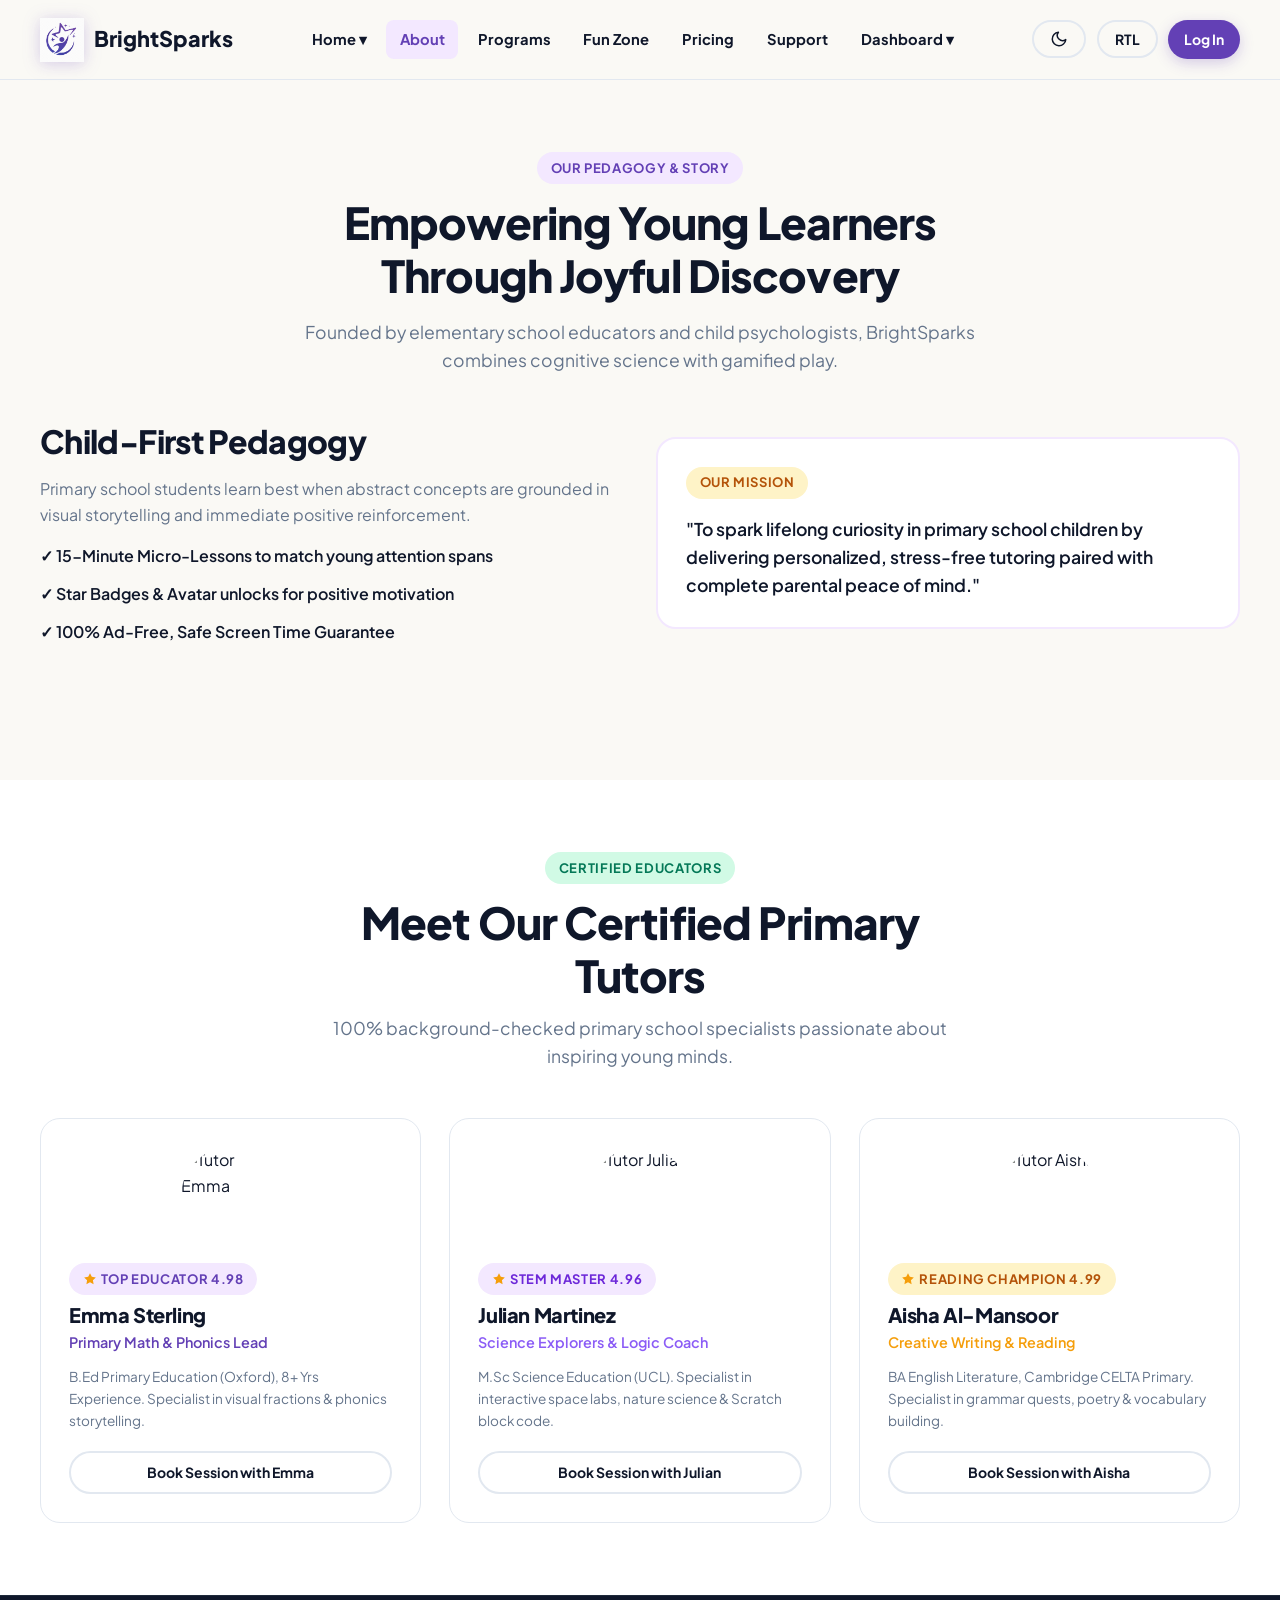
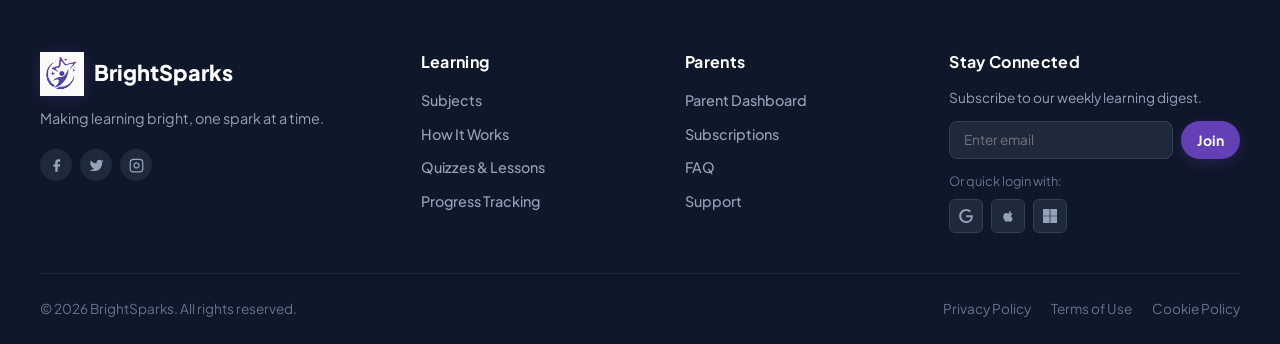
==== about.html @ aaa9e484 "initialcommit" ====
<!DOCTYPE html>
<html lang="en">

<head>
  <meta charset="UTF-8" />
  <meta name="viewport" content="width=device-width, initial-scale=1.0" />
  <title>About Us, Teachers & Student Showcase | BrightSparks</title>
  <meta name="description"
    content="Discover our child-first teaching pedagogy, background-checked Oxford and Cambridge tutors, and student project showcase." />

  <link rel="stylesheet" href="assets/css/style.css" />
  <link rel="stylesheet" href="assets/css/dark-mode.css" />
  <link rel="stylesheet" href="assets/css/rtl.css" />
</head>

<body>

  <!-- Site Header -->
  <header class="site-header">
    <div class="container flex items-center justify-between">
      <a href="index.html" class="nav-logo">
        <img src="assets/logo1.png" alt="BrightSparks Logo" class="logo-img" />
        <span>BrightSparks</span>
      </a>

      <nav class="nav-menu">
        <div class="nav-item">
          <a href="index.html" class="nav-link">Home ▾</a>
          <div class="dropdown-menu">
            <a href="index.html" class="dropdown-item">Home 1 (Playful)</a>
            <a href="home-2.html" class="dropdown-item">Home 2 (Academic)</a>
          </div>
        </div>

        <div class="nav-item">
          <a href="about.html" class="nav-link active">About</a>
        </div>

        <div class="nav-item">
          <a href="services.html" class="nav-link">Programs</a>
        </div>

        <div class="nav-item">
          <a href="fun.html" class="nav-link">Fun Zone</a>
        </div>

        <div class="nav-item">
          <a href="pricing-booking.html" class="nav-link">Pricing</a>
        </div>

        <div class="nav-item">
          <a href="support.html" class="nav-link">Support</a>
        </div>

        <div class="nav-item">
          <a href="dashboard.html" class="nav-link">Dashboard ▾</a>
          <div class="dropdown-menu">
            <a href="parentdashboard.html" class="dropdown-item">Parent</a>
            <a href="dashboard.html" class="dropdown-item">Admin</a>
          </div>
        </div>
      </nav>

      <div class="flex items-center" style="gap: 0.65rem;">
        <button class="theme-toggle-btn btn btn-outline btn-sm" title="Toggle Dark Mode"></button>
        <button class="btn btn-outline btn-sm" title="Toggle RTL">RTL</button>
        <a href="auth.html" class="btn btn-primary btn-sm">Log In</a>
        <button id="mobile-menu-open" class="mobile-menu-btn" title="Open Menu">
          <svg width="22" height="22" viewBox="0 0 24 24" fill="none" stroke="currentColor" stroke-width="2.5"
            stroke-linecap="round">
            <line x1="3" y1="12" x2="21" y2="12" />
            <line x1="3" y1="6" x2="21" y2="6" />
            <line x1="3" y1="18" x2="21" y2="18" />
          </svg>
        </button>
      </div>
    </div>
  </header>

  <main style="padding-top: 80px;">
    <!-- Section 1: Pedagogy & Story -->
    <section class="section-padding">
      <div class="container">
        <div class="section-header">
          <div class="badge badge-primary" style="margin-bottom: 0.75rem;">Our Pedagogy & Story</div>
          <h1 class="heading-lg">Empowering Young Learners Through Joyful Discovery</h1>
          <p style="font-size: 1.1rem; color: var(--text-muted); margin-top: 1rem;">
            Founded by elementary school educators and child psychologists, BrightSparks combines cognitive science with
            gamified play.
          </p>
        </div>

        <div class="grid-2" style="align-items: center; margin-bottom: 4rem;">
          <div>
            <h2 class="heading-md" style="margin-bottom: 1rem;">Child-First Pedagogy</h2>
            <p style="color: var(--text-muted); margin-bottom: 1rem;">
              Primary school students learn best when abstract concepts are grounded in visual storytelling and
              immediate positive reinforcement.
            </p>
            <ul style="display: flex; flex-direction: column; gap: 0.75rem; font-weight: 600;">
              <li>✓ 15-Minute Micro-Lessons to match young attention spans</li>
              <li>✓ Star Badges & Avatar unlocks for positive motivation</li>
              <li>✓ 100% Ad-Free, Safe Screen Time Guarantee</li>
            </ul>
          </div>
          <div class="card" style="border: 2px solid var(--primary-light);">
            <div class="badge badge-amber" style="margin-bottom: 1rem;">Our Mission</div>
            <p style="font-size: 1.1rem; font-weight: 600; color: var(--text-main);">
              "To spark lifelong curiosity in primary school children by delivering personalized, stress-free tutoring
              paired with complete parental peace of mind."
            </p>
          </div>
        </div>
      </div>
    </section>

    <!-- Section 2: Meet Our Certified Teachers -->
    <section class="section-padding" style="background: var(--bg-surface);">
      <div class="container">
        <div class="section-header">
          <div class="badge badge-emerald" style="margin-bottom: 0.75rem;">Certified Educators</div>
          <h2 class="heading-lg">Meet Our Certified Primary Tutors</h2>
          <p style="font-size: 1.1rem; color: var(--text-muted); margin-top: 0.75rem;">
            100% background-checked primary school specialists passionate about inspiring young minds.
          </p>
        </div>

        <div class="grid-3">
          <div class="card card-hover text-center">
            <img src="https://images.unsplash.com/photo-1573496359142-b8d87734a5a2?w=200&auto=format&fit=crop&q=80"
              alt="Tutor Emma"
              style="width: 100px; height: 100px; border-radius: 50%; margin: 0 auto 1rem; object-fit: cover;" />
            <div class="badge badge-primary flex justify-center items-center"
              style="gap: 0.25rem; margin-bottom: 0.5rem;">
              <svg width="14" height="14" viewBox="0 0 24 24" fill="#F59E0B">
                <path
                  d="M12 2l3.09 6.26L22 9.27l-5 4.87 1.18 6.88L12 17.77l-6.18 3.25L7 14.14 2 9.27l6.91-1.01L12 2z" />
              </svg>
              <span>Top Educator 4.98</span>
            </div>
            <h3 class="heading-sm" style="margin-bottom: 0.25rem;">Emma Sterling</h3>
            <p style="color: var(--primary); font-weight: 600; font-size: 0.9rem; margin-bottom: 0.75rem;">Primary Math
              & Phonics Lead</p>
            <p style="color: var(--text-muted); font-size: 0.85rem; margin-bottom: 1.25rem;">B.Ed Primary Education
              (Oxford), 8+ Yrs Experience. Specialist in visual fractions & phonics storytelling.</p>
            <a href="pricing-booking.html" class="btn btn-outline btn-sm" style="width: 100%;">Book Session with
              Emma</a>
          </div>

          <div class="card card-hover text-center">
            <img src="https://images.unsplash.com/photo-1534528741775-53994a69daeb?w=200&auto=format&fit=crop&q=80"
              alt="Tutor Julian"
              style="width: 100px; height: 100px; border-radius: 50%; margin: 0 auto 1rem; object-fit: cover;" />
            <div class="badge badge-purple flex justify-center items-center"
              style="gap: 0.25rem; margin-bottom: 0.5rem;">
              <svg width="14" height="14" viewBox="0 0 24 24" fill="#F59E0B">
                <path
                  d="M12 2l3.09 6.26L22 9.27l-5 4.87 1.18 6.88L12 17.77l-6.18 3.25L7 14.14 2 9.27l6.91-1.01L12 2z" />
              </svg>
              <span>STEM Master 4.96</span>
            </div>
            <h3 class="heading-sm" style="margin-bottom: 0.25rem;">Julian Martinez</h3>
            <p style="color: var(--accent-purple); font-weight: 600; font-size: 0.9rem; margin-bottom: 0.75rem;">Science
              Explorers & Logic Coach</p>
            <p style="color: var(--text-muted); font-size: 0.85rem; margin-bottom: 1.25rem;">M.Sc Science Education
              (UCL). Specialist in interactive space labs, nature science & Scratch block code.</p>
            <a href="pricing-booking.html" class="btn btn-outline btn-sm" style="width: 100%;">Book Session with
              Julian</a>
          </div>

          <div class="card card-hover text-center">
            <img src="https://images.unsplash.com/photo-1580489944761-15a19d654956?w=200&auto=format&fit=crop&q=80"
              alt="Tutor Aisha"
              style="width: 100px; height: 100px; border-radius: 50%; margin: 0 auto 1rem; object-fit: cover;" />
            <div class="badge badge-amber flex justify-center items-center"
              style="gap: 0.25rem; margin-bottom: 0.5rem;">
              <svg width="14" height="14" viewBox="0 0 24 24" fill="#F59E0B">
                <path
                  d="M12 2l3.09 6.26L22 9.27l-5 4.87 1.18 6.88L12 17.77l-6.18 3.25L7 14.14 2 9.27l6.91-1.01L12 2z" />
              </svg>
              <span>Reading Champion 4.99</span>
            </div>
            <h3 class="heading-sm" style="margin-bottom: 0.25rem;">Aisha Al-Mansoor</h3>
            <p style="color: var(--accent-amber); font-weight: 600; font-size: 0.9rem; margin-bottom: 0.75rem;">Creative
              Writing & Reading</p>
            <p style="color: var(--text-muted); font-size: 0.85rem; margin-bottom: 1.25rem;">BA English Literature,
              Cambridge CELTA Primary. Specialist in grammar quests, poetry & vocabulary building.</p>
            <a href="pricing-booking.html" class="btn btn-outline btn-sm" style="width: 100%;">Book Session with
              Aisha</a>
          </div>
        </div>
      </div>
    </section>
  </main>

  <!-- User Recommended Site Footer -->
  <footer class="site-footer">
    <div class="container">
      <div class="footer-grid">
        <!-- 1. Brand Area -->
        <div class="footer-brand">
          <a href="index.html" class="nav-logo" style="color: #fff;">
            <img src="assets/logo1.png" alt="BrightSparks Logo" class="logo-img" />
            <span>BrightSparks</span>
          </a>
          <p class="footer-tagline">Making learning bright, one spark at a time.</p>
          <div class="social-pills">
            <a href="javascript:void(0)" class="social-pill" title="Facebook">
              <svg width="15" height="15" viewBox="0 0 24 24" fill="currentColor">
                <path d="M18 2h-3a5 5 0 0 0-5 5v3H7v4h3v8h4v-8h3l1-4h-4V7a1 1 0 0 1 1-1h3z" />
              </svg>
            </a>
            <a href="javascript:void(0)" class="social-pill" title="Twitter / X">
              <svg width="15" height="15" viewBox="0 0 24 24" fill="currentColor">
                <path
                  d="M23 3a10.9 10.9 0 0 1-3.14 1.53 4.48 4.48 0 0 0-7.86 3v1A10.66 10.66 0 0 1 3 4s-4 9 5 13a11.64 11.64 0 0 1-7 2c9 5 20 0 20-11.5a4.5 4.5 0 0 0-.08-.83A7.72 7.72 0 0 0 23 3z" />
              </svg>
            </a>
            <a href="javascript:void(0)" class="social-pill" title="Instagram">
              <svg width="15" height="15" viewBox="0 0 24 24" fill="none" stroke="currentColor" stroke-width="2">
                <rect x="2" y="2" width="20" height="20" rx="5" ry="5" />
                <path d="M16 11.37A4 4 0 1 1 12.63 8 4 4 0 0 1 16 11.37z" />
                <line x1="17.5" y1="6.5" x2="17.51" y2="6.5" />
              </svg>
            </a>
          </div>
        </div>

        <!-- 2. Learning -->
        <div>
          <h4 class="footer-title">Learning</h4>
          <ul class="footer-links">
            <li><a href="services.html">Subjects</a></li>
            <li><a href="index.html#how-it-works">How It Works</a></li>
            <li><a href="dashboard.html">Quizzes & Lessons</a></li>
            <li><a href="parentdashboard.html">Progress Tracking</a></li>
          </ul>
        </div>

        <!-- 3. Parents -->
        <div>
          <h4 class="footer-title">Parents</h4>
          <ul class="footer-links">
            <li><a href="parentdashboard.html">Parent Dashboard</a></li>
            <li><a href="pricing-booking.html">Subscriptions</a></li>
            <li><a href="support.html#faq">FAQ</a></li>
            <li><a href="support.html">Support</a></li>
          </ul>
        </div>

        <!-- 4. Newsletter & Social Logins -->
        <div>
          <h4 class="footer-title">Stay Connected</h4>
          <p style="font-size: 0.85rem; color: #94A3B8; margin-bottom: 0.75rem;">
            Subscribe to our weekly learning digest.
          </p>
          <form class="footer-newsletter"
            onsubmit="event.preventDefault(); showToast('Subscribed to weekly digest!'); this.reset();">
            <div class="flex" style="gap: 0.5rem; margin-bottom: 0.75rem;">
              <input type="email" required placeholder="Enter email" style="margin-bottom: 0;" />
              <button type="submit" class="btn btn-primary btn-sm flex items-center justify-center"
                style="white-space: nowrap;">
                <span>Join</span>
              </button>
            </div>
          </form>
          <div style="font-size: 0.8rem; color: #64748B; margin-bottom: 0.5rem;">Or quick login with:</div>
          <div class="flex" style="gap: 0.5rem;">
            <a href="auth.html" class="social-login-btn" title="Sign in with Google">
              <svg width="14" height="14" viewBox="0 0 24 24" fill="currentColor">
                <path
                  d="M12.48 10.92v3.28h7.84c-.24 1.84-.853 3.187-1.787 4.133-1.147 1.147-2.933 2.4-6.053 2.4-4.827 0-8.6-3.893-8.6-8.72s3.773-8.72 8.6-8.72c2.6 0 4.507 1.027 5.907 2.347l2.307-2.307C18.747 1.44 16.133 0 12.48 0 5.867 0 .307 5.387.307 12s5.56 12 12.173 12c3.573 0 6.267-1.173 8.373-3.36 2.16-2.16 2.84-5.213 2.84-7.667 0-.76-.053-1.467-.173-2.053H12.48z" />
              </svg>
            </a>
            <a href="auth.html" class="social-login-btn" title="Sign in with Apple">
              <svg width="14" height="14" viewBox="0 0 24 24" fill="currentColor">
                <path
                  d="M18.71 19.5c-.83 1.24-1.71 2.45-3.05 2.47-1.34.03-1.77-.79-3.29-.79-1.53 0-2 .77-3.27.82-1.31.05-2.3-1.32-3.14-2.53C4.25 17 2.94 12.45 4.7 9.39c.87-1.52 2.43-2.48 4.12-2.51 1.28-.02 2.5.87 3.29.87.78 0 2.26-1.07 3.81-.91.65.03 2.47.26 3.64 1.98-.09.06-2.17 1.28-2.15 3.81.03 3.02 2.65 4.03 2.68 4.04-.03.07-.42 1.44-1.38 2.83M15.97 6.37c.66-.8 1.11-1.92.99-3.04-.96.04-2.12.64-2.8 1.44-.61.71-1.14 1.86-1 2.98 1.07.08 2.15-.58 2.81-1.38z" />
              </svg>
            </a>
            <a href="auth.html" class="social-login-btn" title="Sign in with Microsoft">
              <svg width="14" height="14" viewBox="0 0 24 24" fill="currentColor">
                <path
                  d="M11.4 24H0V12.6h11.4V24zM24 24H12.6V12.6H24V24zM11.4 11.4H0V0h11.4v11.4zM24 11.4H12.6V0H24v11.4z" />
              </svg>
            </a>
          </div>
        </div>
      </div>

      <!-- Bottom Bar -->
      <div class="footer-bottom">
        <div>© 2026 BrightSparks. All rights reserved.</div>
        <div class="flex" style="gap: 1.25rem;">
          <a href="support.html">Privacy Policy</a>
          <a href="support.html">Terms of Use</a>
          <a href="support.html">Cookie Policy</a>
        </div>
      </div>
    </div>
  </footer>

  <script src="assets/js/main.js"></script>
</body>

</html>
---- assets/css/style.css ----
/* ==========================================================================
   BrightSparks Tutoring - Main Stylesheet (Vanilla CSS)
   ========================================================================== */

@import url('https://fonts.googleapis.com/css2?family=Plus+Jakarta+Sans:ital,wght@0,300;0,400;0,500;0,600;0,700;0,800;1,400;1,600&display=swap');

/* --- Root & Design Tokens --- */
:root {
  --font-main: 'Plus Jakarta Sans', -apple-system, BlinkMacSystemFont, sans-serif;

  /* Brand Palette - Matched to logo1.png Purple Accent */
  --primary: #6340B5;
  --primary-hover: #52339C;
  --primary-light: #F3E8FF;
  --primary-glow: rgba(99, 64, 181, 0.25);

  --secondary: #06B6D4;
  --secondary-hover: #0891B2;
  --secondary-light: #ECFEFF;

  --accent-amber: #F59E0B;
  --accent-amber-light: #FEF3C7;

  --accent-emerald: #10B981;
  --accent-emerald-light: #D1FAE5;

  --accent-purple: #8B5CF6;
  --accent-purple-light: #F3E8FF;

  --accent-pink: #EC4899;
  --accent-pink-light: #FCE7F3;

  /* Surfaces & Neutral Backgrounds */
  --bg-page: #FAF9F5;
  --bg-surface: #FFFFFF;
  --bg-surface-elevated: #FFFFFF;
  --bg-muted: #F1F5F9;

  /* Typography & Borders */
  --text-main: #0F172A;
  --text-muted: #64748B;
  --text-light: #94A3B8;
  --border-color: #E2E8F0;
  --border-light: #F1F5F9;

  /* Shadows */
  --shadow-sm: 0 1px 3px rgba(0, 0, 0, 0.05);
  --shadow-md: 0 4px 12px -2px rgba(15, 23, 42, 0.08);
  --shadow-lg: 0 12px 32px -4px rgba(15, 23, 42, 0.12);
  --shadow-xl: 0 20px 48px -8px rgba(15, 23, 42, 0.18);

  /* Radius & Spacing */
  --radius-sm: 8px;
  --radius-md: 14px;
  --radius-lg: 20px;
  --radius-full: 9999px;

  /* Transitions */
  --transition-fast: all 0.15s ease;
  --transition-normal: all 0.25s cubic-bezier(0.4, 0, 0.2, 1);
  --transition-bounce: all 0.35s cubic-bezier(0.34, 1.56, 0.64, 1);
}

/* --- Base & Reset --- */
*,
*::before,
*::after {
  box-sizing: border-box;
  margin: 0;
  padding: 0;
}

html {
  font-family: var(--font-main);
  scroll-behavior: smooth;
  font-size: 16px;
  -webkit-font-smoothing: antialiased;
}

body {
  background-color: var(--bg-page);
  color: var(--text-main);
  line-height: 1.6;
  min-height: 100vh;
  display: flex;
  flex-direction: column;
}

main {
  flex: 1;
}

a {
  color: inherit;
  text-decoration: none;
  transition: var(--transition-fast);
}

img {
  max-width: 100%;
  height: auto;
  display: block;
}

button,
input,
select,
textarea {
  font-family: inherit;
  font-size: inherit;
}

button {
  cursor: pointer;
  border: none;
  background: none;
}

ul,
ol {
  list-style: none;
}

/* --- Container & Grid --- */
.container {
  width: 100%;
  max-width: 1240px;
  margin-left: auto;
  margin-right: auto;
  padding-left: 1.25rem;
  padding-right: 1.25rem;
}

/* --- Layout Utility Classes --- */
.flex {
  display: flex;
}

.flex-col {
  flex-direction: column;
}

.items-center {
  align-items: center;
}

.justify-between {
  justify-content: space-between;
}

.justify-center {
  justify-content: center;
}

.grid {
  display: grid;
}

.hidden {
  display: none !important;
}

/* --- Typography --- */
h1,
h2,
h3,
h4,
h5,
h6 {
  font-weight: 800;
  line-height: 1.2;
  color: var(--text-main);
  letter-spacing: -0.02em;
}

.heading-xl {
  font-size: clamp(2.25rem, 5vw, 3.75rem);
}

.heading-lg {
  font-size: clamp(1.75rem, 3.5vw, 2.75rem);
}

.heading-md {
  font-size: clamp(1.35rem, 2.5vw, 2rem);
}

.heading-sm {
  font-size: 1.25rem;
}

.text-gradient-primary {
  background: linear-gradient(135deg, #4F46E5 0%, #06B6D4 100%);
  -webkit-background-clip: text;
  background-clip: text;
  -webkit-text-fill-color: transparent;
}

.text-gradient-amber {
  background: linear-gradient(135deg, #F59E0B 0%, #EC4899 100%);
  -webkit-background-clip: text;
  background-clip: text;
  -webkit-text-fill-color: transparent;
}

/* --- Buttons --- */
.btn {
  display: inline-flex;
  align-items: center;
  justify-content: center;
  gap: 0.5rem;
  padding: 0.75rem 1.5rem;
  font-weight: 700;
  border-radius: var(--radius-full);
  transition: var(--transition-bounce);
  white-space: nowrap;
  user-select: none;
}

.btn-primary {
  background-color: var(--primary);
  color: #ffffff;
  box-shadow: 0 4px 14px var(--primary-glow);
}

.btn-primary:hover {
  background-color: var(--primary-hover);
  transform: translateY(-2px);
  box-shadow: 0 6px 20px var(--primary-glow);
}

.btn-secondary {
  background-color: var(--secondary);
  color: #ffffff;
  box-shadow: 0 4px 14px rgba(6, 182, 212, 0.25);
}

.btn-secondary:hover {
  background-color: var(--secondary-hover);
  transform: translateY(-2px);
}

.btn-amber {
  background-color: var(--accent-amber);
  color: #ffffff;
  box-shadow: 0 4px 14px rgba(245, 158, 11, 0.3);
}

.btn-amber:hover {
  background-color: #D97706;
  transform: translateY(-2px);
}

.btn-outline {
  background-color: transparent;
  border: 2px solid var(--border-color);
  color: var(--text-main);
}

.btn-outline:hover {
  border-color: var(--primary);
  color: var(--primary);
  background-color: var(--primary-light);
}

.btn-sm {
  padding: 0.5rem 1rem;
  font-size: 0.875rem;
}

.btn-lg {
  padding: 0.9rem 2rem;
  font-size: 1.1rem;
}

/* --- Badges & Pills --- */
.badge {
  display: inline-flex;
  align-items: center;
  gap: 0.35rem;
  padding: 0.35rem 0.85rem;
  border-radius: var(--radius-full);
  font-size: 0.8125rem;
  font-weight: 700;
  text-transform: uppercase;
  letter-spacing: 0.05em;
}

.badge-primary {
  background: var(--primary-light);
  color: var(--primary);
}

.badge-amber {
  background: var(--accent-amber-light);
  color: #B45309;
}

.badge-emerald {
  background: var(--accent-emerald-light);
  color: #047857;
}

.badge-purple {
  background: var(--accent-purple-light);
  color: #6D28D9;
}

/* --- Cards --- */
.card {
  background-color: var(--bg-surface);
  border-radius: var(--radius-lg);
  border: 1px solid var(--border-color);
  padding: 1.75rem;
  transition: var(--transition-bounce);
}

.card-hover:hover {
  transform: translateY(-4px);
  box-shadow: var(--shadow-lg);
  border-color: rgba(79, 70, 229, 0.3);
}

/* --- Header & Navigation --- */
.site-header {
  position: fixed;
  top: 0;
  left: 0;
  right: 0;
  z-index: 100;
  background-color: rgba(250, 249, 245, 0.92);
  backdrop-filter: blur(12px);
  border-bottom: 1px solid var(--border-color);
  height: 80px;
  display: flex;
  align-items: center;
  transition: var(--transition-normal);
}

.nav-logo {
  display: flex;
  align-items: center;
  gap: 0.65rem;
  font-size: 1.35rem;
  font-weight: 800;
  color: var(--text-main);
  text-decoration: none;
}

.logo-img {
  height: 44px;
  width: auto;
  object-fit: contain;
  filter: drop-shadow(0 2px 8px rgba(99, 64, 181, 0.25));
  transition: var(--transition-fast);
}

.nav-logo:hover .logo-img {
  transform: scale(1.05) rotate(-3deg);
}

.nav-menu {
  display: flex;
  align-items: center;
  gap: 0.35rem;
  flex-wrap: nowrap;
}

.nav-item {
  position: relative;
  white-space: nowrap;
}

.nav-link {
  display: flex;
  align-items: center;
  gap: 0.25rem;
  padding: 0.5rem 0.85rem;
  font-weight: 700;
  font-size: 0.92rem;
  color: var(--text-main);
  border-radius: var(--radius-sm);
  transition: var(--transition-fast);
  white-space: nowrap;
}

.nav-link:hover,
.nav-link.active {
  color: var(--primary);
  background-color: var(--primary-light);
}

/* Dropdown Menu */
.dropdown-menu {
  position: absolute;
  top: 100%;
  left: 0;
  min-width: max-content;
  width: max-content;
  background-color: var(--bg-surface);
  border: 1px solid var(--border-color);
  border-radius: var(--radius-md);
  box-shadow: var(--shadow-xl);
  padding: 0.4rem;
  opacity: 0;
  visibility: hidden;
  transform: translateY(8px);
  transition: var(--transition-fast);
  z-index: 110;
}

.nav-item:hover .dropdown-menu,
.nav-item.open .dropdown-menu {
  opacity: 1;
  visibility: visible;
  transform: translateY(0);
}

.dropdown-item {
  display: flex;
  align-items: center;
  gap: 0.5rem;
  padding: 0.55rem 0.85rem;
  white-space: nowrap;
  font-weight: 600;
  font-size: 0.9rem;
  color: var(--text-main);
  border-radius: var(--radius-sm);
  transition: var(--transition-fast);
}

.dropdown-item:hover {
  background-color: var(--primary-light);
  color: var(--primary);
}

.dropdown-item-desc {
  display: block;
  font-size: 0.78rem;
  color: var(--text-muted);
  font-weight: 400;
}

/* Mobile Toggle */
.mobile-menu-btn {
  display: none;
  font-size: 1.5rem;
  color: var(--text-main);
  padding: 0.5rem;
}

.mobile-drawer {
  position: fixed;
  top: 0;
  right: -320px;
  width: 300px;
  height: 100vh;
  background-color: var(--bg-surface);
  z-index: 200;
  box-shadow: var(--shadow-xl);
  padding: 1.5rem;
  transition: var(--transition-normal);
  overflow-y: auto;
}

.mobile-drawer.open {
  right: 0;
}

.drawer-overlay {
  position: fixed;
  inset: 0;
  background-color: rgba(15, 23, 42, 0.5);
  z-index: 190;
  opacity: 0;
  visibility: hidden;
  transition: var(--transition-fast);
}

.drawer-overlay.open {
  opacity: 1;
  visibility: visible;
}

/* --- Hero Section --- */
.hero-section {
  padding: 5rem 0 4rem;
  position: relative;
  overflow: hidden;
}

.hero-grid {
  display: grid;
  grid-template-columns: 1fr 1fr;
  gap: 3rem;
  align-items: center;
}

.hero-badge-pill {
  display: inline-flex;
  align-items: center;
  gap: 0.5rem;
  padding: 0.5rem 1.1rem;
  background: var(--primary-light);
  color: var(--primary);
  border-radius: var(--radius-full);
  font-size: 0.875rem;
  font-weight: 700;
  margin-bottom: 1.25rem;
}

.hero-stats {
  display: flex;
  gap: 2rem;
  margin-top: 2rem;
  padding-top: 1.5rem;
  border-top: 1px solid var(--border-color);
}

.stat-number {
  font-size: 1.8rem;
  font-weight: 800;
  color: var(--text-main);
}

.stat-label {
  font-size: 0.85rem;
  color: var(--text-muted);
}

/* --- Feature Grid --- */
.section-padding {
  padding: 4.5rem 0;
}

.section-header {
  text-align: center;
  max-width: 680px;
  margin: 0 auto 3rem;
}

.grid-3 {
  display: grid;
  grid-template-columns: repeat(3, 1fr);
  gap: 1.75rem;
}

.grid-4 {
  display: grid;
  grid-template-columns: repeat(4, 1fr);
  gap: 1.5rem;
}

.grid-2 {
  display: grid;
  grid-template-columns: repeat(2, 1fr);
  gap: 2rem;
}

/* --- Subject Card --- */
.subject-card {
  position: relative;
  overflow: hidden;
  border-radius: var(--radius-lg);
  background-color: var(--bg-surface);
  border: 1px solid var(--border-color);
  padding: 1.75rem;
  display: flex;
  flex-direction: column;
  justify-content: space-between;
  transition: var(--transition-bounce);
}

.subject-card:hover {
  transform: translateY(-6px);
  box-shadow: var(--shadow-xl);
}

.subject-icon-box {
  width: 56px;
  height: 56px;
  border-radius: 18px;
  display: flex;
  align-items: center;
  justify-content: center;
  font-size: 1.6rem;
  margin-bottom: 1.25rem;
}

/* --- Interactive Quiz Widget --- */
.quiz-box {
  background: var(--bg-surface);
  border-radius: var(--radius-lg);
  border: 2px solid var(--border-color);
  padding: 2rem;
  box-shadow: var(--shadow-lg);
}

.quiz-option-btn {
  width: 100%;
  padding: 1rem 1.25rem;
  margin-top: 0.75rem;
  border: 2px solid var(--border-color);
  border-radius: var(--radius-md);
  background: var(--bg-surface);
  text-align: left;
  font-weight: 600;
  display: flex;
  align-items: center;
  justify-content: space-between;
  transition: var(--transition-fast);
}

.quiz-option-btn:hover {
  border-color: var(--primary);
  background: var(--primary-light);
}

.quiz-option-btn.selected-correct {
  border-color: var(--accent-emerald);
  background: var(--accent-emerald-light);
  color: #065F46;
}

.quiz-option-btn.selected-wrong {
  border-color: #EF4444;
  background: #FEE2E2;
  color: #991B1B;
}

/* --- Modal Popup --- */
.modal-backdrop {
  position: fixed;
  inset: 0;
  background-color: rgba(15, 23, 42, 0.65);
  backdrop-filter: blur(4px);
  z-index: 300;
  display: flex;
  align-items: center;
  justify-content: center;
  padding: 1.5rem;
  opacity: 0;
  visibility: hidden;
  transition: var(--transition-fast);
}

.modal-backdrop.active {
  opacity: 1;
  visibility: visible;
}

.modal-content {
  background: var(--bg-surface);
  border-radius: var(--radius-lg);
  max-width: 640px;
  width: 100%;
  max-height: 90vh;
  overflow-y: auto;
  padding: 2rem;
  box-shadow: var(--shadow-xl);
  transform: scale(0.95);
  transition: var(--transition-bounce);
}

.modal-backdrop.active .modal-content {
  transform: scale(1);
}

/* --- Toast Notifications --- */
.toast-container {
  position: fixed;
  bottom: 1.5rem;
  right: 1.5rem;
  z-index: 400;
  display: flex;
  flex-direction: column;
  gap: 0.75rem;
  pointer-events: none;
}

.toast {
  pointer-events: auto;
  display: flex;
  align-items: center;
  gap: 0.85rem;
  background: var(--text-main);
  color: #ffffff;
  padding: 0.9rem 1.4rem;
  border-radius: var(--radius-md);
  box-shadow: var(--shadow-xl);
  font-weight: 600;
  font-size: 0.95rem;
  animation: toastSlideIn 0.35s cubic-bezier(0.34, 1.56, 0.64, 1);
}

@keyframes toastSlideIn {
  from {
    transform: translateX(100%);
    opacity: 0;
  }

  to {
    transform: translateX(0);
    opacity: 1;
  }
}

/* --- Pricing Card --- */
.pricing-card {
  background: var(--bg-surface);
  border-radius: var(--radius-lg);
  border: 2px solid var(--border-color);
  padding: 2.25rem 1.75rem;
  position: relative;
  display: flex;
  flex-direction: column;
  transition: var(--transition-bounce);
}

.pricing-card.popular {
  border-color: var(--primary);
  box-shadow: var(--shadow-xl);
  transform: scale(1.03);
}

/* --- Step Journey & Testimonial Cards --- */
.step-card {
  background: var(--bg-surface);
  border: 1px solid var(--border-color);
  border-radius: var(--radius-lg);
  padding: 1.75rem;
  position: relative;
  transition: var(--transition-bounce);
}

.step-card:hover {
  transform: translateY(-4px);
  box-shadow: var(--shadow-lg);
  border-color: var(--primary);
}

.step-number {
  width: 42px;
  height: 42px;
  border-radius: 12px;
  background: var(--primary-light);
  color: var(--primary);
  font-weight: 800;
  font-size: 1.2rem;
  display: flex;
  align-items: center;
  justify-content: center;
  margin-bottom: 1rem;
}

.testimonial-card {
  background: var(--bg-surface);
  border: 1px solid var(--border-color);
  border-radius: var(--radius-lg);
  padding: 1.75rem;
  display: flex;
  flex-direction: column;
  justify-content: space-between;
  transition: var(--transition-bounce);
}

.testimonial-card:hover {
  transform: translateY(-3px);
  box-shadow: var(--shadow-md);
  border-color: var(--primary-light);
}

/* --- User Recommended Footer Structure --- */
.site-footer {
  background-color: #0F172A;
  color: #94A3B8;
  padding: 3.5rem 0 1.5rem;
  margin-top: auto;
  border-top: 1px solid #1E293B;
}

.footer-grid {
  display: grid;
  grid-template-columns: 1.5fr 1fr 1fr 1.25fr;
  gap: 2rem;
  margin-bottom: 2.5rem;
}

.footer-brand {
  color: #FFFFFF;
}

.footer-tagline {
  color: #94A3B8;
  font-size: 0.9rem;
  margin: 0.75rem 0 1.25rem;
  line-height: 1.5;
}

.footer-title {
  color: #FFFFFF;
  font-size: 1rem;
  font-weight: 700;
  margin-bottom: 1rem;
  letter-spacing: 0.02em;
}

.footer-links {
  list-style: none;
  padding: 0;
  margin: 0;
}

.footer-links li {
  margin-bottom: 0.5rem;
}

.footer-links a {
  color: #94A3B8;
  font-weight: 500;
  font-size: 0.9rem;
  transition: var(--transition-fast);
}

.footer-links a:hover {
  color: #FFFFFF !important;
  padding-left: 3px;
}

.footer-newsletter input {
  background: #1E293B;
  border: 1px solid #334155;
  color: #FFFFFF;
  padding: 0.6rem 0.85rem;
  border-radius: var(--radius-sm);
  width: 100%;
  font-size: 0.85rem;
}

.footer-newsletter input:focus {
  outline: none;
  border-color: var(--primary);
}

.social-pills {
  display: flex;
  gap: 0.5rem;
}

.social-pill {
  width: 32px;
  height: 32px;
  border-radius: 50%;
  background: #1E293B;
  color: #94A3B8;
  display: flex;
  align-items: center;
  justify-content: center;
  transition: var(--transition-fast);
}

.social-pill:hover {
  background: var(--primary);
  color: #FFFFFF;
  transform: translateY(-2px);
}

.social-login-btn {
  width: 34px;
  height: 34px;
  border-radius: 6px;
  background: #1E293B;
  color: #94A3B8;
  display: flex;
  align-items: center;
  justify-content: center;
  border: 1px solid #334155;
  transition: var(--transition-fast);
}

.social-login-btn:hover {
  background: var(--primary);
  color: #FFFFFF;
  border-color: var(--primary);
}

.footer-bottom {
  border-top: 1px solid #1E293B;
  padding-top: 1.5rem;
  display: flex;
  align-items: center;
  justify-content: space-between;
  font-size: 0.85rem;
  color: #64748B;
  flex-wrap: wrap;
  gap: 1rem;
}

.footer-bottom a {
  color: #64748B;
  transition: var(--transition-fast);
}

.footer-bottom a:hover {
  color: #FFFFFF;
}

/* --- Responsive Media Queries --- */
@media (max-width: 1024px) {
  .hero-grid {
    grid-template-columns: 1fr;
  }

  .grid-3,
  .grid-4 {
    grid-template-columns: repeat(2, 1fr);
  }

  .footer-grid {
    grid-template-columns: 1fr 1fr;
  }
}

@media (max-width: 768px) {
  .nav-menu {
    display: none;
  }

  .mobile-menu-btn {
    display: block;
  }

  .grid-2,
  .grid-3,
  .grid-4 {
    grid-template-columns: 1fr;
  }

  .footer-grid {
    grid-template-columns: 1fr;
  }

  .footer-bottom {
    flex-direction: column;
    gap: 1rem;
    text-align: center;
  }

  .hero-stats {
    flex-wrap: wrap;
  }
}
---- assets/css/dark-mode.css ----
/* ==========================================================================
   BrightSparks Tutoring - Dark Mode Theme Overrides
   ========================================================================== */

html.dark {
  --bg-page: #0F172A;
  --bg-surface: #1E293B;
  --bg-surface-elevated: #334155;
  --bg-muted: #1E293B;

  --text-main: #F8FAFC;
  --text-muted: #94A3B8;
  --text-light: #64748B;
  --border-color: #334155;
  --border-light: #1E293B;

  --primary-light: rgba(79, 70, 229, 0.2);
  --secondary-light: rgba(6, 182, 212, 0.2);
  --accent-amber-light: rgba(245, 158, 11, 0.2);
  --accent-emerald-light: rgba(16, 185, 129, 0.2);
  --accent-purple-light: rgba(139, 92, 246, 0.2);
  --accent-pink-light: rgba(236, 72, 153, 0.2);

  --shadow-sm: 0 1px 3px rgba(0, 0, 0, 0.3);
  --shadow-md: 0 4px 12px -2px rgba(0, 0, 0, 0.4);
  --shadow-lg: 0 12px 32px -4px rgba(0, 0, 0, 0.5);
  --shadow-xl: 0 20px 48px -8px rgba(0, 0, 0, 0.6);
}

html.dark .site-header {
  background-color: rgba(15, 23, 42, 0.92);
  border-bottom-color: #334155;
}

html.dark .quiz-option-btn {
  background-color: #1E293B;
  border-color: #334155;
  color: #F8FAFC;
}

html.dark .quiz-option-btn:hover {
  background-color: rgba(79, 70, 229, 0.2);
  border-color: #6366F1;
}

html.dark .modal-content {
  background-color: #1E293B;
  color: #F8FAFC;
}
---- assets/css/rtl.css ----
/* ==========================================================================
   BrightSparks Tutoring - Right-to-Left (RTL) Layout Overrides
   ========================================================================== */

[dir="rtl"] {
  direction: rtl;
  text-align: right;
}

[dir="rtl"] .dropdown-menu {
  left: auto;
  right: 0;
}

[dir="rtl"] .mobile-drawer {
  right: auto;
  left: -320px;
}

[dir="rtl"] .mobile-drawer.open {
  left: 0;
}

[dir="rtl"] .toast-container {
  right: auto;
  left: 1.5rem;
}

[dir="rtl"] .toast {
  animation-name: toastSlideInRtl;
}

@keyframes toastSlideInRtl {
  from { transform: translateX(-100%); opacity: 0; }
  to { transform: translateX(0); opacity: 1; }
}

[dir="rtl"] .quiz-option-btn {
  text-align: right;
}
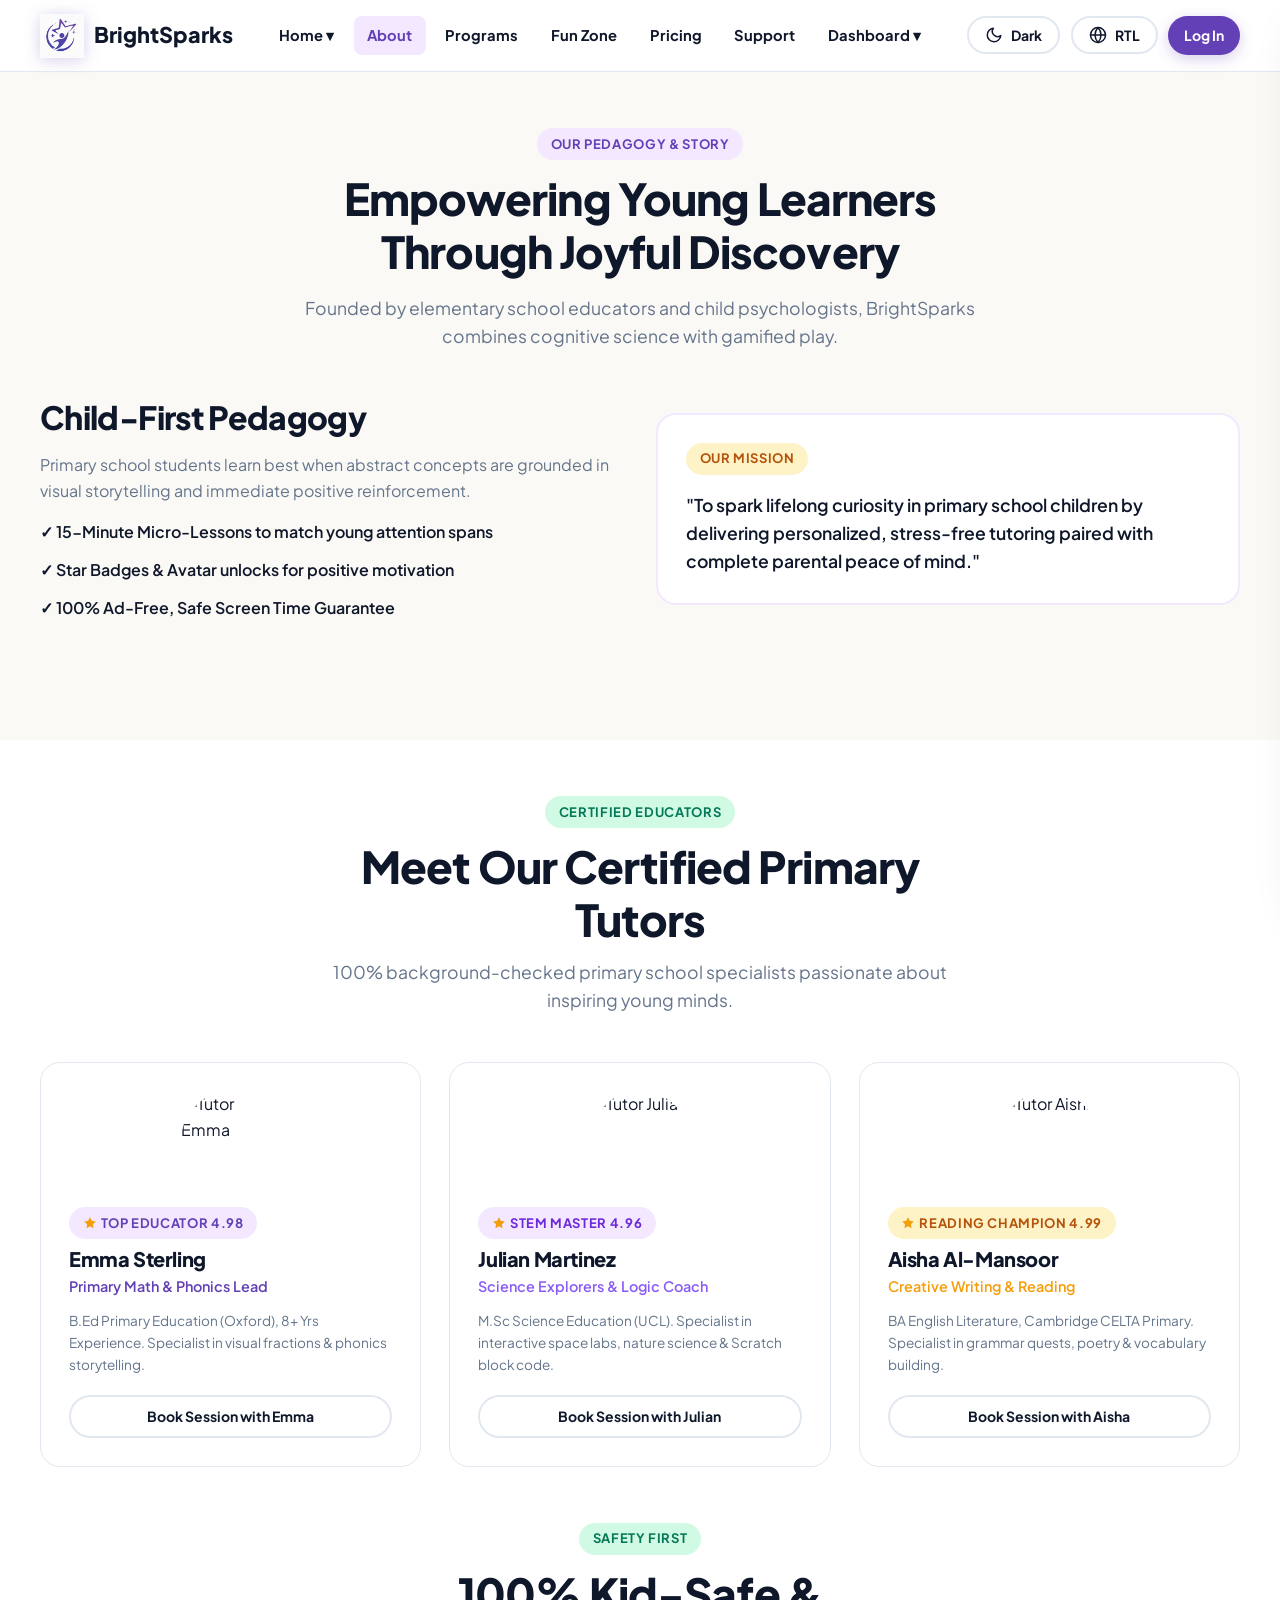
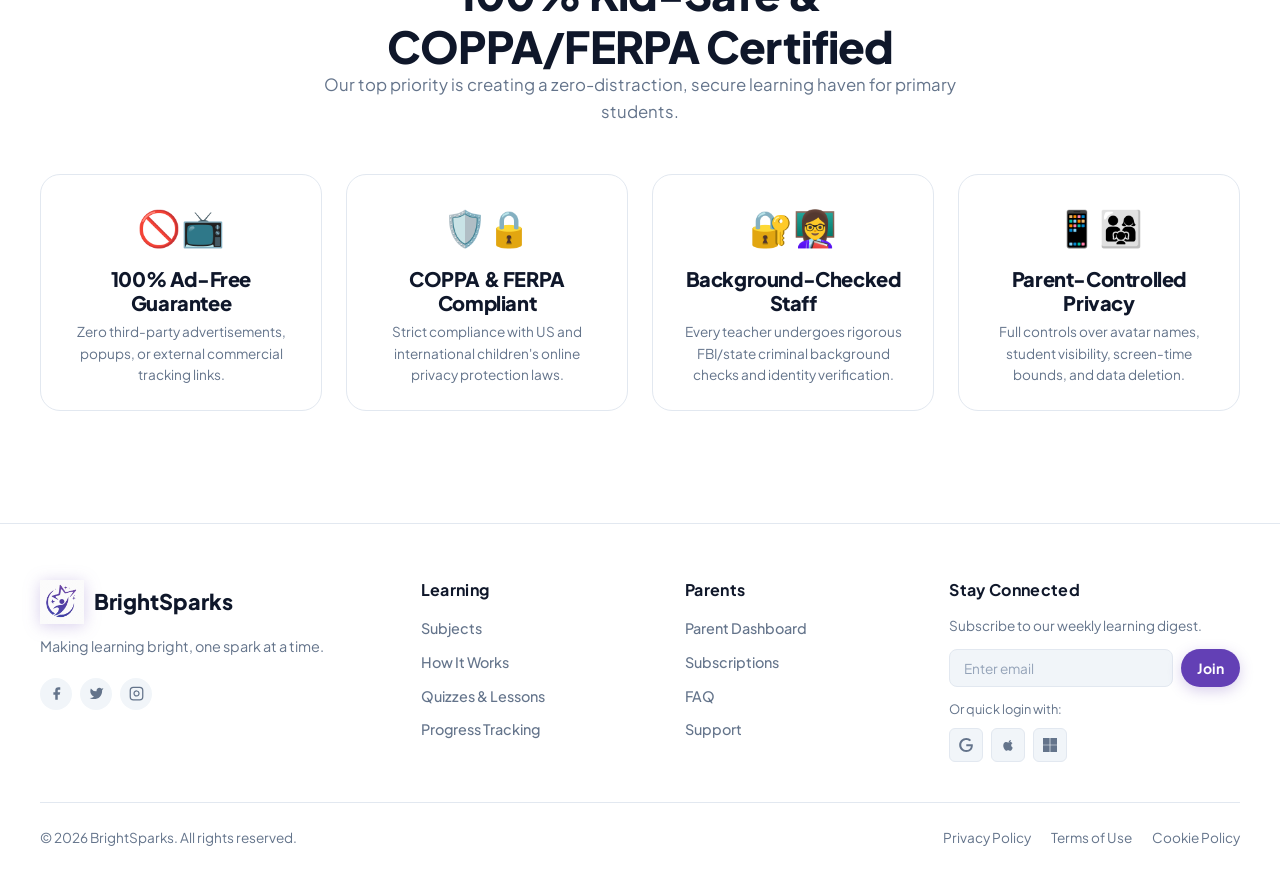
==== commit ea8a5f27: "70cent" ====
--- a/about.html
+++ b/about.html
@@ -27,8 +27,8 @@
         <div class="nav-item">
           <a href="index.html" class="nav-link">Home ▾</a>
           <div class="dropdown-menu">
-            <a href="index.html" class="dropdown-item">Home 1 (Playful)</a>
-            <a href="home-2.html" class="dropdown-item">Home 2 (Academic)</a>
+            <a href="index.html" class="dropdown-item">Playful</a>
+            <a href="home-2.html" class="dropdown-item">Academic</a>
           </div>
         </div>
 
@@ -61,23 +61,67 @@
         </div>
       </nav>
 
-      <div class="flex items-center" style="gap: 0.65rem;">
+      <!-- Desktop Actions (Hidden on mobile screens) -->
+      <div class="desktop-only-actions">
         <button class="theme-toggle-btn btn btn-outline btn-sm" title="Toggle Dark Mode"></button>
-        <button class="btn btn-outline btn-sm" title="Toggle RTL">RTL</button>
+        <button class="rtl-toggle-btn btn btn-outline btn-sm" title="Toggle RTL">RTL</button>
         <a href="auth.html" class="btn btn-primary btn-sm">Log In</a>
-        <button id="mobile-menu-open" class="mobile-menu-btn" title="Open Menu">
-          <svg width="22" height="22" viewBox="0 0 24 24" fill="none" stroke="currentColor" stroke-width="2.5"
-            stroke-linecap="round">
-            <line x1="3" y1="12" x2="21" y2="12" />
-            <line x1="3" y1="6" x2="21" y2="6" />
-            <line x1="3" y1="18" x2="21" y2="18" />
-          </svg>
-        </button>
-      </div>
+      </div>
+
+      <!-- Mobile Hamburger Menu Button (Visible on mobile screens) -->
+      <button id="mobile-menu-open" class="mobile-menu-btn" title="Open Menu">
+        <svg width="22" height="22" viewBox="0 0 24 24" fill="none" stroke="currentColor" stroke-width="2.5"
+          stroke-linecap="round">
+          <line x1="3" y1="12" x2="21" y2="12" />
+          <line x1="3" y1="6" x2="21" y2="6" />
+          <line x1="3" y1="18" x2="21" y2="18" />
+        </svg>
+      </button>
     </div>
   </header>
 
-  <main style="padding-top: 80px;">
+  <!-- Mobile Drawer -->
+  <div id="drawer-overlay" class="drawer-overlay"></div>
+  <div id="mobile-drawer" class="mobile-drawer">
+    <div class="flex items-center justify-between" style="margin-bottom: 1.25rem;">
+      <span class="heading-sm">Menu & Settings</span>
+      <button id="mobile-menu-close" style="font-size: 1.5rem; background: none; border: none; cursor: pointer; color: var(--text-main);">✕</button>
+    </div>
+
+    <!-- Navigation Menu Links -->
+    <ul class="flex flex-col" style="gap: 0.75rem; margin-bottom: 1.25rem;">
+      <li>
+        <div style="font-weight: 700; color: var(--text-main); margin-bottom: 0.35rem; font-size: 0.95rem;">Home</div>
+        <ul style="display: flex; flex-direction: column; gap: 0.45rem; padding-left: 0.85rem; border-left: 2px solid var(--primary-light);">
+          <li><a href="index.html" class="nav-link">Playful</a></li>
+          <li><a href="home-2.html" class="nav-link">Academic</a></li>
+        </ul>
+      </li>
+      <li><a href="about.html" class="nav-link active">About</a></li>
+      <li><a href="services.html" class="nav-link">Programs</a></li>
+      <li><a href="fun.html" class="nav-link">Fun Zone</a></li>
+      <li><a href="pricing-booking.html" class="nav-link">Pricing</a></li>
+      <li><a href="support.html" class="nav-link">Support</a></li>
+      <li>
+        <div style="font-weight: 700; color: var(--text-main); margin-bottom: 0.35rem; font-size: 0.95rem;">Dashboards</div>
+        <ul style="display: flex; flex-direction: column; gap: 0.45rem; padding-left: 0.85rem; border-left: 2px solid var(--primary-light);">
+          <li><a href="parentdashboard.html" class="nav-link">Parent</a></li>
+          <li><a href="dashboard.html" class="nav-link">Admin</a></li>
+        </ul>
+      </li>
+    </ul>
+
+    <!-- Toggles & Account Actions placed at the bottom after navigation menu -->
+    <div style="display: flex; flex-direction: column; gap: 0.65rem; padding-top: 1.25rem; border-top: 1px solid var(--border-color);">
+      <div style="display: flex; gap: 0.5rem;">
+        <button class="theme-toggle-btn btn btn-outline btn-sm flex items-center justify-center" style="flex: 1; gap: 0.35rem;" title="Toggle Dark Mode"></button>
+        <button class="rtl-toggle-btn btn btn-outline btn-sm flex items-center justify-center" style="flex: 1; gap: 0.35rem;" title="Toggle RTL">RTL</button>
+      </div>
+      <a href="auth.html" class="btn btn-primary btn-sm flex items-center justify-center" style="width: 100%;">Sign In / Register</a>
+    </div>
+  </div>
+
+  <main style="padding-top: 72px;">
     <!-- Section 1: Pedagogy & Story -->
     <section class="section-padding">
       <div class="container">
@@ -190,6 +234,41 @@
           </div>
         </div>
       </div>
+    <!-- Section 4: Kid-Safe Data Protection & COPPA/FERPA Certification -->
+    <section class="section-padding" style="background: var(--bg-surface);">
+      <div class="container">
+        <div class="section-header">
+          <div class="badge badge-emerald" style="margin-bottom: 0.75rem;">Safety First</div>
+          <h2 class="heading-lg">100% Kid-Safe & COPPA/FERPA Certified</h2>
+          <p style="color: var(--text-muted); font-size: 1.05rem;">Our top priority is creating a zero-distraction, secure learning haven for primary students.</p>
+        </div>
+
+        <div class="grid-4">
+          <div class="privacy-badge-card">
+            <div style="font-size: 2.2rem; margin-bottom: 0.75rem;">🚫📺</div>
+            <h3 class="heading-sm" style="margin-bottom: 0.35rem;">100% Ad-Free Guarantee</h3>
+            <p style="color: var(--text-muted); font-size: 0.85rem;">Zero third-party advertisements, popups, or external commercial tracking links.</p>
+          </div>
+
+          <div class="privacy-badge-card">
+            <div style="font-size: 2.2rem; margin-bottom: 0.75rem;">🛡️🔒</div>
+            <h3 class="heading-sm" style="margin-bottom: 0.35rem;">COPPA & FERPA Compliant</h3>
+            <p style="color: var(--text-muted); font-size: 0.85rem;">Strict compliance with US and international children's online privacy protection laws.</p>
+          </div>
+
+          <div class="privacy-badge-card">
+            <div style="font-size: 2.2rem; margin-bottom: 0.75rem;">🔐👩‍🏫</div>
+            <h3 class="heading-sm" style="margin-bottom: 0.35rem;">Background-Checked Staff</h3>
+            <p style="color: var(--text-muted); font-size: 0.85rem;">Every teacher undergoes rigorous FBI/state criminal background checks and identity verification.</p>
+          </div>
+
+          <div class="privacy-badge-card">
+            <div style="font-size: 2.2rem; margin-bottom: 0.75rem;">📱👨‍👩‍👧</div>
+            <h3 class="heading-sm" style="margin-bottom: 0.35rem;">Parent-Controlled Privacy</h3>
+            <p style="color: var(--text-muted); font-size: 0.85rem;">Full controls over avatar names, student visibility, screen-time bounds, and data deletion.</p>
+          </div>
+        </div>
+      </div>
     </section>
   </main>
 
@@ -199,7 +278,7 @@
       <div class="footer-grid">
         <!-- 1. Brand Area -->
         <div class="footer-brand">
-          <a href="index.html" class="nav-logo" style="color: #fff;">
+          <a href="index.html" class="nav-logo">
             <img src="assets/logo1.png" alt="BrightSparks Logo" class="logo-img" />
             <span>BrightSparks</span>
           </a>
@@ -251,7 +330,7 @@
         <!-- 4. Newsletter & Social Logins -->
         <div>
           <h4 class="footer-title">Stay Connected</h4>
-          <p style="font-size: 0.85rem; color: #94A3B8; margin-bottom: 0.75rem;">
+          <p style="font-size: 0.85rem; color: var(--text-muted); margin-bottom: 0.75rem;">
             Subscribe to our weekly learning digest.
           </p>
           <form class="footer-newsletter"
@@ -264,7 +343,7 @@
               </button>
             </div>
           </form>
-          <div style="font-size: 0.8rem; color: #64748B; margin-bottom: 0.5rem;">Or quick login with:</div>
+          <div style="font-size: 0.8rem; color: var(--text-muted); margin-bottom: 0.5rem;">Or quick login with:</div>
           <div class="flex" style="gap: 0.5rem;">
             <a href="auth.html" class="social-login-btn" title="Sign in with Google">
               <svg width="14" height="14" viewBox="0 0 24 24" fill="currentColor">
--- a/assets/css/style.css
+++ b/assets/css/style.css
@@ -321,6 +321,16 @@
   border-color: rgba(79, 70, 229, 0.3);
 }
 
+.card-gradient-primary {
+  background: linear-gradient(135deg, #FFFFFF, #F3E8FF);
+  border: 2px solid var(--primary-light);
+}
+
+.card-gradient-amber {
+  background: linear-gradient(135deg, #FFFBEB, #F3E8FF);
+  border: 2px solid var(--primary-light);
+}
+
 /* --- Header & Navigation --- */
 .site-header {
   position: fixed;
@@ -328,10 +338,10 @@
   left: 0;
   right: 0;
   z-index: 100;
-  background-color: rgba(250, 249, 245, 0.92);
+  background-color: var(--bg-surface);
   backdrop-filter: blur(12px);
   border-bottom: 1px solid var(--border-color);
-  height: 80px;
+  height: 72px;
   display: flex;
   align-items: center;
   transition: var(--transition-normal);
@@ -484,7 +494,7 @@
 
 /* --- Hero Section --- */
 .hero-section {
-  padding: 5rem 0 4rem;
+  padding: 2.5rem 0 2.5rem;
   position: relative;
   overflow: hidden;
 }
@@ -492,7 +502,7 @@
 .hero-grid {
   display: grid;
   grid-template-columns: 1fr 1fr;
-  gap: 3rem;
+  gap: 2.5rem;
   align-items: center;
 }
 
@@ -500,37 +510,57 @@
   display: inline-flex;
   align-items: center;
   gap: 0.5rem;
-  padding: 0.5rem 1.1rem;
+  padding: 0.45rem 1rem;
   background: var(--primary-light);
   color: var(--primary);
   border-radius: var(--radius-full);
   font-size: 0.875rem;
   font-weight: 700;
-  margin-bottom: 1.25rem;
+  margin-bottom: 1rem;
 }
 
 .hero-stats {
-  display: flex;
-  gap: 2rem;
-  margin-top: 2rem;
-  padding-top: 1.5rem;
+  display: grid;
+  grid-template-columns: repeat(3, 1fr);
+  gap: 0.75rem;
+  margin-top: 1.5rem;
+  padding-top: 1.25rem;
   border-top: 1px solid var(--border-color);
 }
 
+.stat-card-pill {
+  background: var(--bg-surface);
+  border: 1px solid var(--border-color);
+  border-radius: var(--radius-md);
+  padding: 0.65rem 0.85rem;
+  box-shadow: 0 2px 6px rgba(0, 0, 0, 0.03);
+  transition: var(--transition-bounce);
+}
+
+.stat-card-pill:hover {
+  transform: translateY(-3px);
+  border-color: var(--primary-light);
+  box-shadow: var(--shadow-sm);
+}
+
 .stat-number {
-  font-size: 1.8rem;
+  font-size: 1.35rem;
   font-weight: 800;
+  line-height: 1.1;
   color: var(--text-main);
 }
 
 .stat-label {
-  font-size: 0.85rem;
+  font-size: 0.78rem;
+  font-weight: 600;
   color: var(--text-muted);
+  margin-top: 0.2rem;
+  white-space: nowrap;
 }
 
 /* --- Feature Grid --- */
 .section-padding {
-  padding: 4.5rem 0;
+  padding: 3.5rem 0;
 }
 
 .section-header {
@@ -770,13 +800,22 @@
   border-color: var(--primary-light);
 }
 
+/* --- CTA Section --- */
+.cta-section {
+  background: linear-gradient(135deg, #F3E8FF 0%, #ECFEFF 100%);
+  color: var(--text-main);
+  border-top: 1px solid var(--border-color);
+  border-bottom: 1px solid var(--border-color);
+}
+
 /* --- User Recommended Footer Structure --- */
 .site-footer {
-  background-color: #0F172A;
-  color: #94A3B8;
+  background-color: var(--bg-surface);
+  color: var(--text-muted);
   padding: 3.5rem 0 1.5rem;
   margin-top: auto;
-  border-top: 1px solid #1E293B;
+  border-top: 1px solid var(--border-color);
+  transition: var(--transition-normal);
 }
 
 .footer-grid {
@@ -787,18 +826,18 @@
 }
 
 .footer-brand {
-  color: #FFFFFF;
+  color: var(--text-main);
 }
 
 .footer-tagline {
-  color: #94A3B8;
+  color: var(--text-muted);
   font-size: 0.9rem;
   margin: 0.75rem 0 1.25rem;
   line-height: 1.5;
 }
 
 .footer-title {
-  color: #FFFFFF;
+  color: var(--text-main);
   font-size: 1rem;
   font-weight: 700;
   margin-bottom: 1rem;
@@ -816,27 +855,31 @@
 }
 
 .footer-links a {
-  color: #94A3B8;
+  color: var(--text-muted);
   font-weight: 500;
   font-size: 0.9rem;
   transition: var(--transition-fast);
 }
 
 .footer-links a:hover {
-  color: #FFFFFF !important;
+  color: var(--primary) !important;
   padding-left: 3px;
 }
 
 .footer-newsletter input {
-  background: #1E293B;
-  border: 1px solid #334155;
-  color: #FFFFFF;
+  background: var(--bg-muted);
+  border: 1px solid var(--border-color);
+  color: var(--text-main);
   padding: 0.6rem 0.85rem;
   border-radius: var(--radius-sm);
   width: 100%;
   font-size: 0.85rem;
 }
 
+.footer-newsletter input::placeholder {
+  color: var(--text-light);
+}
+
 .footer-newsletter input:focus {
   outline: none;
   border-color: var(--primary);
@@ -851,8 +894,8 @@
   width: 32px;
   height: 32px;
   border-radius: 50%;
-  background: #1E293B;
-  color: #94A3B8;
+  background: var(--bg-muted);
+  color: var(--text-muted);
   display: flex;
   align-items: center;
   justify-content: center;
@@ -869,12 +912,12 @@
   width: 34px;
   height: 34px;
   border-radius: 6px;
-  background: #1E293B;
-  color: #94A3B8;
+  background: var(--bg-muted);
+  color: var(--text-muted);
   display: flex;
   align-items: center;
   justify-content: center;
-  border: 1px solid #334155;
+  border: 1px solid var(--border-color);
   transition: var(--transition-fast);
 }
 
@@ -885,27 +928,44 @@
 }
 
 .footer-bottom {
-  border-top: 1px solid #1E293B;
+  border-top: 1px solid var(--border-color);
   padding-top: 1.5rem;
   display: flex;
   align-items: center;
   justify-content: space-between;
   font-size: 0.85rem;
-  color: #64748B;
+  color: var(--text-muted);
   flex-wrap: wrap;
   gap: 1rem;
 }
 
 .footer-bottom a {
-  color: #64748B;
+  color: var(--text-muted);
   transition: var(--transition-fast);
 }
 
 .footer-bottom a:hover {
-  color: #FFFFFF;
-}
-
-/* --- Responsive Media Queries --- */
+  color: var(--primary);
+}
+
+/* --- Responsive Utility Classes & Media Queries --- */
+.btn-group-responsive {
+  display: flex;
+  align-items: center;
+  gap: 0.85rem;
+  flex-wrap: wrap;
+}
+
+.btn-group-responsive.justify-center {
+  justify-content: center;
+}
+
+.desktop-only-actions {
+  display: flex;
+  align-items: center;
+  gap: 0.65rem;
+}
+
 @media (max-width: 1024px) {
   .hero-grid {
     grid-template-columns: 1fr;
@@ -922,12 +982,23 @@
 }
 
 @media (max-width: 768px) {
+  html, body {
+    overflow-x: hidden;
+    width: 100%;
+  }
+
   .nav-menu {
     display: none;
   }
 
+  .desktop-only-actions {
+    display: none !important;
+  }
+
   .mobile-menu-btn {
-    display: block;
+    display: flex !important;
+    align-items: center;
+    justify-content: center;
   }
 
   .grid-2,
@@ -946,7 +1017,295 @@
     text-align: center;
   }
 
+  /* Responsive Buttons Stacked One After Another */
+  .btn-group-responsive {
+    flex-direction: column !important;
+    width: 100% !important;
+    align-items: stretch !important;
+    gap: 0.75rem !important;
+  }
+
+  .btn-group-responsive .btn {
+    width: 100% !important;
+    justify-content: center !important;
+    text-align: center !important;
+    box-sizing: border-box !important;
+  }
+
+  /* Mobile Grid & Card Adjustments */
   .hero-stats {
+    display: grid !important;
+    grid-template-columns: 1fr !important;
+    gap: 0.65rem !important;
+    width: 100% !important;
+  }
+
+  .stat-card-pill {
+    width: 100% !important;
+    box-sizing: border-box !important;
+    text-align: center !important;
+  }
+
+  .card {
+    padding: 1.25rem !important;
+    max-width: 100% !important;
+    box-sizing: border-box !important;
+  }
+
+  .heading-xl {
+    font-size: 1.85rem !important;
+    line-height: 1.25 !important;
+  }
+
+  .heading-lg {
+    font-size: 1.5rem !important;
+    line-height: 1.3 !important;
+  }
+
+  .heading-md {
+    font-size: 1.2rem !important;
+  }
+
+  .section-padding {
+    padding: 2.5rem 1rem !important;
+  }
+
+  .container {
+    padding-left: 1rem !important;
+    padding-right: 1rem !important;
+    max-width: 100% !important;
+    box-sizing: border-box !important;
+  }
+
+  /* Wrap flex elements inside mobile cards to prevent horizontal overflow */
+  .card .flex, 
+  .quiz-box .flex {
     flex-wrap: wrap;
-  }
+    gap: 0.5rem;
+  }
+
+  .user-stars-count {
+    white-space: nowrap;
+  }
+}
+
+@media (max-width: 480px) {
+  .badge {
+    white-space: normal !important;
+    word-break: break-word !important;
+  }
+
+  .btn {
+    padding: 0.75rem 1rem !important;
+    font-size: 0.95rem !important;
+  }
+}
+
+
+/* --- New Component & Section Utility Styles --- */
+
+/* Comparison Table */
+.comparison-table-wrapper {
+  width: 100%;
+  overflow-x: auto;
+  border-radius: var(--radius-lg);
+  border: 1px solid var(--border-color);
+  background: var(--bg-surface);
+}
+
+.comparison-table {
+  width: 100%;
+  border-collapse: collapse;
+  text-align: left;
+  font-size: 0.92rem;
+}
+
+.comparison-table th,
+.comparison-table td {
+  padding: 1rem 1.25rem;
+  border-bottom: 1px solid var(--border-color);
+}
+
+.comparison-table th {
+  background: var(--bg-muted);
+  font-weight: 700;
+  color: var(--text-main);
+}
+
+.comparison-table tr:last-child td {
+  border-bottom: none;
+}
+
+/* Worksheet Card */
+.worksheet-card {
+  background: var(--bg-surface);
+  border: 1px solid var(--border-color);
+  border-radius: var(--radius-lg);
+  padding: 1.5rem;
+  display: flex;
+  flex-direction: column;
+  justify-content: space-between;
+  transition: var(--transition-bounce);
+}
+
+.worksheet-card:hover {
+  transform: translateY(-4px);
+  box-shadow: var(--shadow-lg);
+  border-color: var(--primary);
+}
+
+/* Review Card */
+.review-card {
+  background: var(--bg-surface);
+  border: 1px solid var(--border-color);
+  border-radius: var(--radius-lg);
+  padding: 1.5rem;
+  display: flex;
+  flex-direction: column;
+  justify-content: space-between;
+  transition: var(--transition-bounce);
+}
+
+.review-card:hover {
+  transform: translateY(-4px);
+  box-shadow: var(--shadow-md);
+  border-color: var(--primary-light);
+}
+
+/* Privacy & COPPA Badge */
+.privacy-badge-card {
+  background: var(--bg-surface);
+  border: 1px solid var(--border-color);
+  border-radius: var(--radius-lg);
+  padding: 1.5rem;
+  text-align: center;
+  transition: var(--transition-bounce);
+}
+
+.privacy-badge-card:hover {
+  transform: translateY(-3px);
+  box-shadow: var(--shadow-md);
+}
+
+/* Status Pill */
+.status-pill-active {
+  display: inline-flex;
+  align-items: center;
+  gap: 0.4rem;
+  padding: 0.35rem 0.85rem;
+  background: #D1FAE5;
+  color: #065F46;
+  border-radius: var(--radius-full);
+  font-size: 0.82rem;
+  font-weight: 700;
+}
+
+/* FAQ Category Filter Pills */
+.faq-cat-btn {
+  padding: 0.5rem 1.1rem;
+  border-radius: var(--radius-full);
+  border: 1px solid var(--border-color);
+  background: var(--bg-surface);
+  color: var(--text-muted);
+  font-weight: 600;
+  font-size: 0.9rem;
+  cursor: pointer;
+  transition: var(--transition-fast);
+  white-space: nowrap;
+}
+
+.faq-cat-btn:hover,
+.faq-cat-btn.active {
+  background: var(--primary);
+  color: #ffffff;
+  border-color: var(--primary);
+  box-shadow: 0 4px 12px rgba(79, 70, 229, 0.25);
+}
+
+/* Interactive Map Section */
+.map-wrapper {
+  position: relative;
+  border-radius: var(--radius-xl);
+  overflow: hidden;
+  border: 1px solid var(--border-color);
+  box-shadow: var(--shadow-lg);
+  background: var(--bg-surface);
+}
+
+.map-iframe {
+  width: 100%;
+  height: 420px;
+  border: none;
+  display: block;
+}
+
+.map-overlay-card {
+  background: var(--bg-surface);
+  border: 1px solid var(--border-color);
+  border-radius: var(--radius-lg);
+  padding: 1.5rem;
+  box-shadow: var(--shadow-md);
+}
+
+.location-pill {
+  padding: 0.5rem 1rem;
+  border-radius: var(--radius-full);
+  border: 1px solid var(--border-color);
+  background: var(--bg-surface);
+  color: var(--text-main);
+  font-weight: 600;
+  font-size: 0.88rem;
+  cursor: pointer;
+  transition: var(--transition-fast);
+}
+
+.location-pill:hover,
+.location-pill.active {
+  background: var(--primary);
+  color: #ffffff;
+  border-color: var(--primary);
+}
+
+@media (max-width: 768px) {
+  .map-iframe {
+    height: 280px;
+  }
+  .map-overlay-card {
+    padding: 1rem;
+  }
+}
+
+/* Mobile Word Break & Box-Sizing Overflow Guard */
+.card, .contact-card, form, input, textarea, select {
+  box-sizing: border-box !important;
+  max-width: 100% !important;
+}
+
+p, span, h1, h2, h3, h4, h5, h6, a, div, label {
+  overflow-wrap: anywhere;
+  word-break: break-word;
+}
+
+.contact-card {
+  background: var(--bg-surface);
+  border: 1px solid var(--border-color);
+  border-radius: var(--radius-lg);
+  padding: 1.25rem;
+  width: 100%;
+  box-sizing: border-box;
+  overflow: hidden;
+  transition: var(--transition-fast);
+}
+
+.contact-card:hover {
+  border-color: var(--primary-light);
+  box-shadow: var(--shadow-sm);
+}
+
+.contact-info-list {
+  display: flex;
+  flex-direction: column;
+  gap: 1rem;
+  width: 100%;
+  box-sizing: border-box;
 }
--- a/assets/css/dark-mode.css
+++ b/assets/css/dark-mode.css
@@ -6,7 +6,7 @@
   --bg-page: #0F172A;
   --bg-surface: #1E293B;
   --bg-surface-elevated: #334155;
-  --bg-muted: #1E293B;
+  --bg-muted: #334155;
 
   --text-main: #F8FAFC;
   --text-muted: #94A3B8;
@@ -14,7 +14,7 @@
   --border-color: #334155;
   --border-light: #1E293B;
 
-  --primary-light: rgba(79, 70, 229, 0.2);
+  --primary-light: rgba(99, 64, 181, 0.25);
   --secondary-light: rgba(6, 182, 212, 0.2);
   --accent-amber-light: rgba(245, 158, 11, 0.2);
   --accent-emerald-light: rgba(16, 185, 129, 0.2);
@@ -28,8 +28,19 @@
 }
 
 html.dark .site-header {
-  background-color: rgba(15, 23, 42, 0.92);
-  border-bottom-color: #334155;
+  background-color: var(--bg-surface);
+  border-bottom-color: var(--border-color);
+}
+
+html.dark .site-footer {
+  background-color: var(--bg-surface);
+  border-top-color: var(--border-color);
+}
+
+html.dark .cta-section {
+  background: linear-gradient(135deg, #1E293B 0%, #0F172A 100%);
+  color: #F8FAFC;
+  border-color: #334155;
 }
 
 html.dark .quiz-option-btn {
@@ -39,11 +50,103 @@
 }
 
 html.dark .quiz-option-btn:hover {
-  background-color: rgba(79, 70, 229, 0.2);
-  border-color: #6366F1;
+  background-color: rgba(99, 64, 181, 0.25);
+  border-color: var(--primary);
 }
 
 html.dark .modal-content {
   background-color: #1E293B;
   color: #F8FAFC;
 }
+
+html.dark input,
+html.dark select,
+html.dark textarea {
+  background-color: #0F172A;
+  color: #F8FAFC;
+  border-color: #334155;
+}
+
+html.dark input::placeholder,
+html.dark select::placeholder,
+html.dark textarea::placeholder {
+  color: #64748B;
+}
+
+html.dark .mobile-drawer {
+  background-color: #1E293B;
+  color: #F8FAFC;
+}
+
+html.dark .card,
+html.dark .subject-card,
+html.dark .step-card,
+html.dark .testimonial-card,
+html.dark .pricing-card,
+html.dark .quiz-box,
+html.dark .card-gradient-primary,
+html.dark .card-gradient-amber {
+  background: #1E293B !important;
+  border-color: #334155 !important;
+  color: #F8FAFC !important;
+}
+
+html.dark .card h1,
+html.dark .card h2,
+html.dark .card h3,
+html.dark .card h4,
+html.dark .card h5,
+html.dark .card h6,
+html.dark .card-gradient-primary h1,
+html.dark .card-gradient-primary h2,
+html.dark .card-gradient-primary h3,
+html.dark .card-gradient-primary h4,
+html.dark .card-gradient-primary h5,
+html.dark .card-gradient-primary h6,
+html.dark .card-gradient-amber h1,
+html.dark .card-gradient-amber h2,
+html.dark .card-gradient-amber h3,
+html.dark .card-gradient-amber h4,
+html.dark .card-gradient-amber h5,
+html.dark .card-gradient-amber h6 {
+  color: #F8FAFC !important;
+}
+
+html.dark .dropdown-menu {
+  background-color: #1E293B;
+  border-color: #334155;
+}
+
+html.dark .dropdown-item {
+  color: #F8FAFC;
+}
+
+html.dark .dropdown-item:hover {
+  background-color: rgba(99, 64, 181, 0.25);
+  color: #A78BFA;
+}
+
+html.dark .worksheet-card,
+html.dark .review-card,
+html.dark .privacy-badge-card,
+html.dark .stat-card-pill,
+html.dark .comparison-table-wrapper {
+  background-color: #1E293B;
+  border-color: #334155;
+  color: #F8FAFC;
+}
+
+html.dark .comparison-table th {
+  background-color: #0F172A;
+  color: #F8FAFC;
+}
+
+html.dark .comparison-table td {
+  border-color: #334155;
+  color: #94A3B8;
+}
+
+html.dark .status-pill-active {
+  background-color: rgba(16, 185, 129, 0.2);
+  color: #34D399;
+}
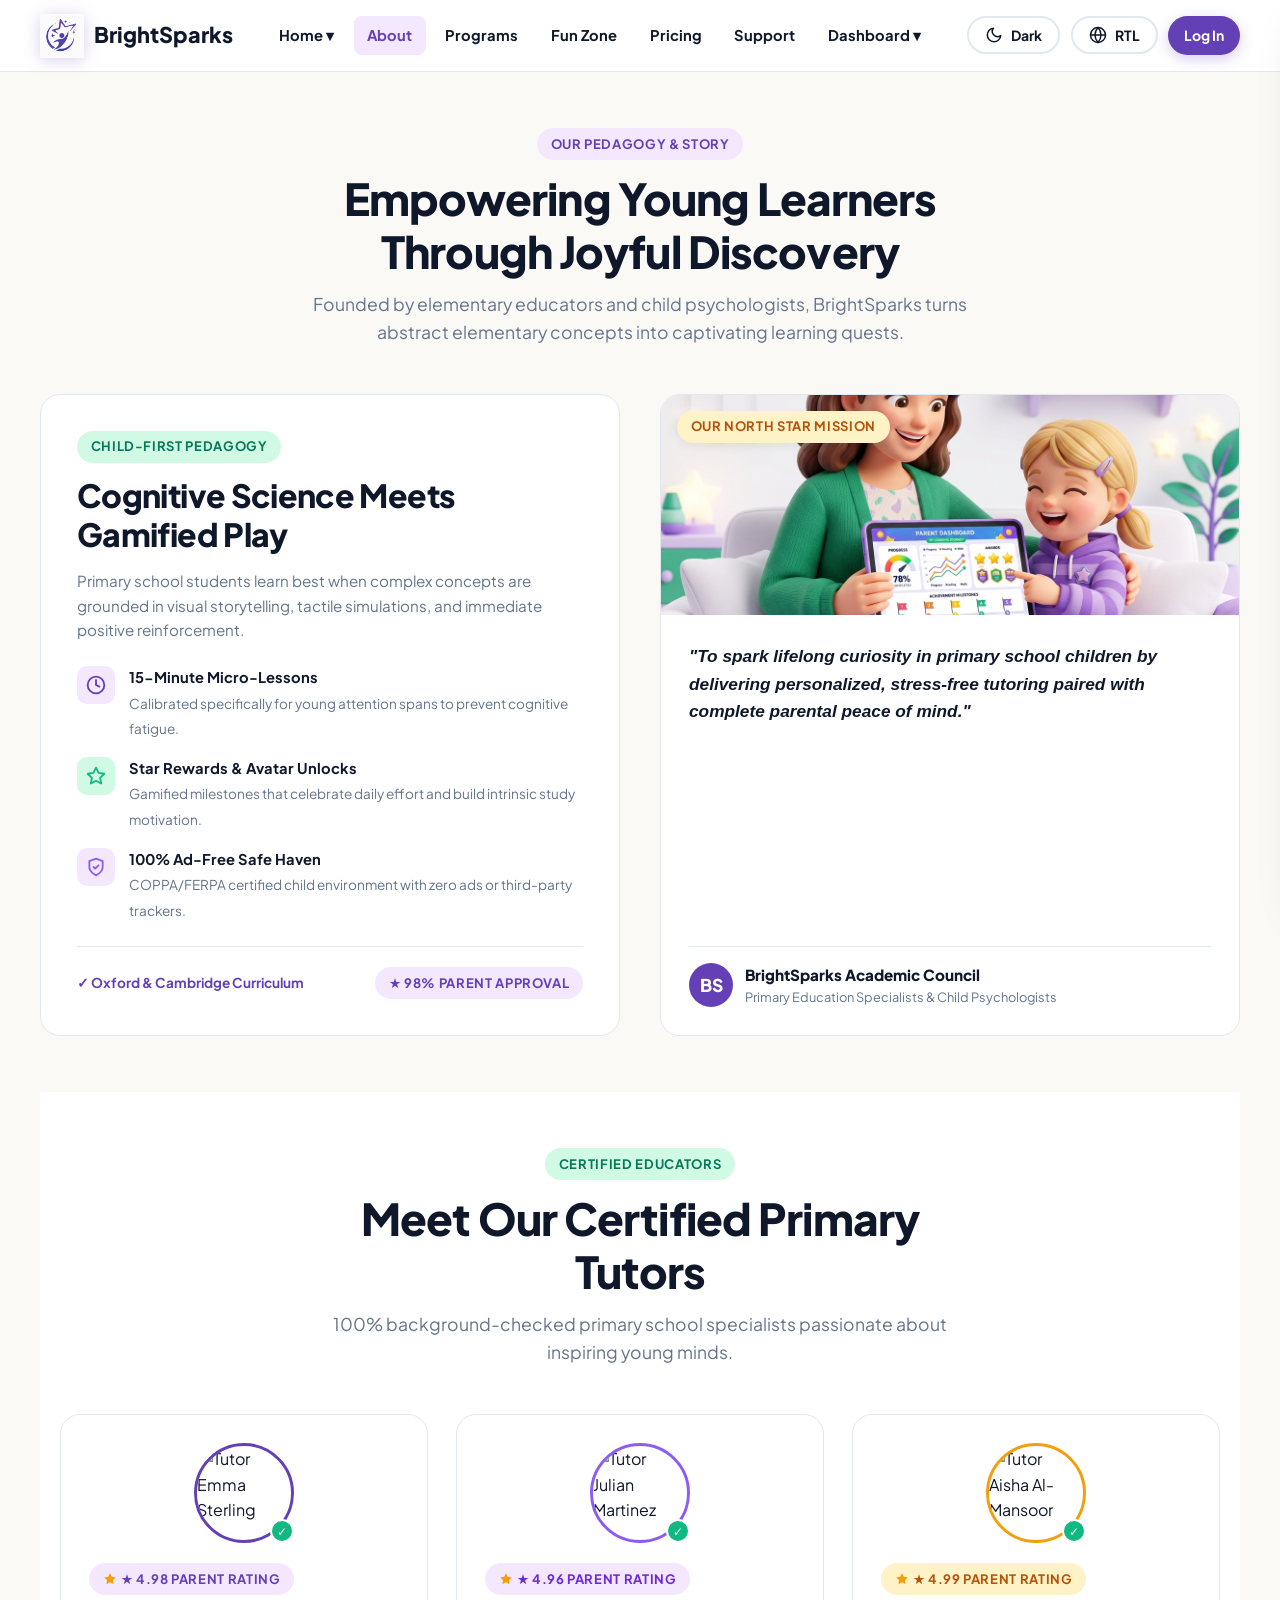
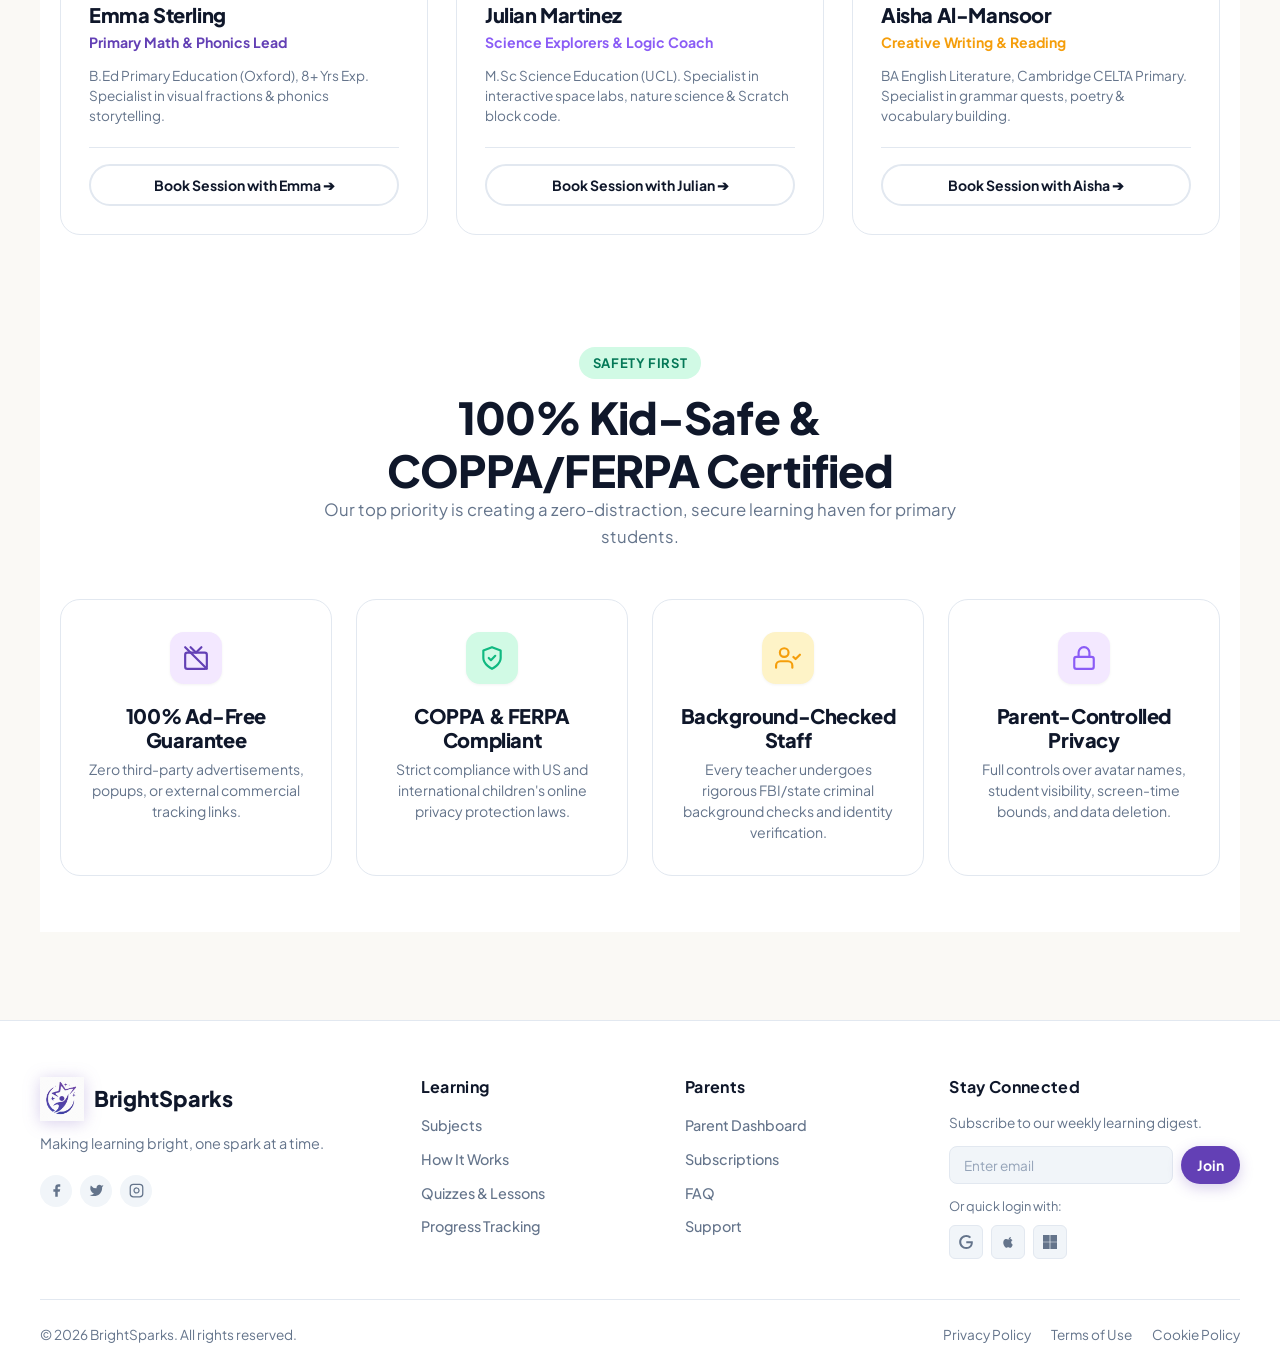
==== commit 75172280: "intcorrections1" ====
--- a/about.html
+++ b/about.html
@@ -11,6 +11,7 @@
   <link rel="stylesheet" href="assets/css/style.css" />
   <link rel="stylesheet" href="assets/css/dark-mode.css" />
   <link rel="stylesheet" href="assets/css/rtl.css" />
+  <link rel="icon" type="image/png" href="assets/logo1.png">
 </head>
 
 <body>
@@ -85,14 +86,16 @@
   <div id="mobile-drawer" class="mobile-drawer">
     <div class="flex items-center justify-between" style="margin-bottom: 1.25rem;">
       <span class="heading-sm">Menu & Settings</span>
-      <button id="mobile-menu-close" style="font-size: 1.5rem; background: none; border: none; cursor: pointer; color: var(--text-main);">✕</button>
+      <button id="mobile-menu-close"
+        style="font-size: 1.5rem; background: none; border: none; cursor: pointer; color: var(--text-main);">✕</button>
     </div>
 
     <!-- Navigation Menu Links -->
     <ul class="flex flex-col" style="gap: 0.75rem; margin-bottom: 1.25rem;">
       <li>
         <div style="font-weight: 700; color: var(--text-main); margin-bottom: 0.35rem; font-size: 0.95rem;">Home</div>
-        <ul style="display: flex; flex-direction: column; gap: 0.45rem; padding-left: 0.85rem; border-left: 2px solid var(--primary-light);">
+        <ul
+          style="display: flex; flex-direction: column; gap: 0.45rem; padding-left: 0.85rem; border-left: 2px solid var(--primary-light);">
           <li><a href="index.html" class="nav-link">Playful</a></li>
           <li><a href="home-2.html" class="nav-link">Academic</a></li>
         </ul>
@@ -103,8 +106,10 @@
       <li><a href="pricing-booking.html" class="nav-link">Pricing</a></li>
       <li><a href="support.html" class="nav-link">Support</a></li>
       <li>
-        <div style="font-weight: 700; color: var(--text-main); margin-bottom: 0.35rem; font-size: 0.95rem;">Dashboards</div>
-        <ul style="display: flex; flex-direction: column; gap: 0.45rem; padding-left: 0.85rem; border-left: 2px solid var(--primary-light);">
+        <div style="font-weight: 700; color: var(--text-main); margin-bottom: 0.35rem; font-size: 0.95rem;">Dashboards
+        </div>
+        <ul
+          style="display: flex; flex-direction: column; gap: 0.45rem; padding-left: 0.85rem; border-left: 2px solid var(--primary-light);">
           <li><a href="parentdashboard.html" class="nav-link">Parent</a></li>
           <li><a href="dashboard.html" class="nav-link">Admin</a></li>
         </ul>
@@ -112,12 +117,16 @@
     </ul>
 
     <!-- Toggles & Account Actions placed at the bottom after navigation menu -->
-    <div style="display: flex; flex-direction: column; gap: 0.65rem; padding-top: 1.25rem; border-top: 1px solid var(--border-color);">
+    <div
+      style="display: flex; flex-direction: column; gap: 0.65rem; padding-top: 1.25rem; border-top: 1px solid var(--border-color);">
       <div style="display: flex; gap: 0.5rem;">
-        <button class="theme-toggle-btn btn btn-outline btn-sm flex items-center justify-center" style="flex: 1; gap: 0.35rem;" title="Toggle Dark Mode"></button>
-        <button class="rtl-toggle-btn btn btn-outline btn-sm flex items-center justify-center" style="flex: 1; gap: 0.35rem;" title="Toggle RTL">RTL</button>
+        <button class="theme-toggle-btn btn btn-outline btn-sm flex items-center justify-center"
+          style="flex: 1; gap: 0.35rem;" title="Toggle Dark Mode"></button>
+        <button class="rtl-toggle-btn btn btn-outline btn-sm flex items-center justify-center"
+          style="flex: 1; gap: 0.35rem;" title="Toggle RTL">RTL</button>
       </div>
-      <a href="auth.html" class="btn btn-primary btn-sm flex items-center justify-center" style="width: 100%;">Sign In / Register</a>
+      <a href="auth.html" class="btn btn-primary btn-sm flex items-center justify-center" style="width: 100%;">Sign In /
+        Register</a>
     </div>
   </div>
 
@@ -128,148 +137,289 @@
         <div class="section-header">
           <div class="badge badge-primary" style="margin-bottom: 0.75rem;">Our Pedagogy & Story</div>
           <h1 class="heading-lg">Empowering Young Learners Through Joyful Discovery</h1>
-          <p style="font-size: 1.1rem; color: var(--text-muted); margin-top: 1rem;">
-            Founded by elementary school educators and child psychologists, BrightSparks combines cognitive science with
-            gamified play.
+          <p
+            style="font-size: 1.1rem; color: var(--text-muted); margin-top: 0.75rem; max-width: 680px; margin-left: auto; margin-right: auto;">
+            Founded by elementary educators and child psychologists, BrightSparks turns abstract elementary concepts
+            into captivating learning quests.
           </p>
         </div>
 
-        <div class="grid-2" style="align-items: center; margin-bottom: 4rem;">
-          <div>
-            <h2 class="heading-md" style="margin-bottom: 1rem;">Child-First Pedagogy</h2>
-            <p style="color: var(--text-muted); margin-bottom: 1rem;">
-              Primary school students learn best when abstract concepts are grounded in visual storytelling and
-              immediate positive reinforcement.
-            </p>
-            <ul style="display: flex; flex-direction: column; gap: 0.75rem; font-weight: 600;">
-              <li>✓ 15-Minute Micro-Lessons to match young attention spans</li>
-              <li>✓ Star Badges & Avatar unlocks for positive motivation</li>
-              <li>✓ 100% Ad-Free, Safe Screen Time Guarantee</li>
-            </ul>
-          </div>
-          <div class="card" style="border: 2px solid var(--primary-light);">
-            <div class="badge badge-amber" style="margin-bottom: 1rem;">Our Mission</div>
-            <p style="font-size: 1.1rem; font-weight: 600; color: var(--text-main);">
-              "To spark lifelong curiosity in primary school children by delivering personalized, stress-free tutoring
-              paired with complete parental peace of mind."
-            </p>
-          </div>
-        </div>
-      </div>
-    </section>
-
-    <!-- Section 2: Meet Our Certified Teachers -->
-    <section class="section-padding" style="background: var(--bg-surface);">
-      <div class="container">
-        <div class="section-header">
-          <div class="badge badge-emerald" style="margin-bottom: 0.75rem;">Certified Educators</div>
-          <h2 class="heading-lg">Meet Our Certified Primary Tutors</h2>
-          <p style="font-size: 1.1rem; color: var(--text-muted); margin-top: 0.75rem;">
-            100% background-checked primary school specialists passionate about inspiring young minds.
-          </p>
-        </div>
-
-        <div class="grid-3">
-          <div class="card card-hover text-center">
-            <img src="https://images.unsplash.com/photo-1573496359142-b8d87734a5a2?w=200&auto=format&fit=crop&q=80"
-              alt="Tutor Emma"
-              style="width: 100px; height: 100px; border-radius: 50%; margin: 0 auto 1rem; object-fit: cover;" />
-            <div class="badge badge-primary flex justify-center items-center"
-              style="gap: 0.25rem; margin-bottom: 0.5rem;">
-              <svg width="14" height="14" viewBox="0 0 24 24" fill="#F59E0B">
-                <path
-                  d="M12 2l3.09 6.26L22 9.27l-5 4.87 1.18 6.88L12 17.77l-6.18 3.25L7 14.14 2 9.27l6.91-1.01L12 2z" />
-              </svg>
-              <span>Top Educator 4.98</span>
-            </div>
-            <h3 class="heading-sm" style="margin-bottom: 0.25rem;">Emma Sterling</h3>
-            <p style="color: var(--primary); font-weight: 600; font-size: 0.9rem; margin-bottom: 0.75rem;">Primary Math
-              & Phonics Lead</p>
-            <p style="color: var(--text-muted); font-size: 0.85rem; margin-bottom: 1.25rem;">B.Ed Primary Education
-              (Oxford), 8+ Yrs Experience. Specialist in visual fractions & phonics storytelling.</p>
-            <a href="pricing-booking.html" class="btn btn-outline btn-sm" style="width: 100%;">Book Session with
-              Emma</a>
-          </div>
-
-          <div class="card card-hover text-center">
-            <img src="https://images.unsplash.com/photo-1534528741775-53994a69daeb?w=200&auto=format&fit=crop&q=80"
-              alt="Tutor Julian"
-              style="width: 100px; height: 100px; border-radius: 50%; margin: 0 auto 1rem; object-fit: cover;" />
-            <div class="badge badge-purple flex justify-center items-center"
-              style="gap: 0.25rem; margin-bottom: 0.5rem;">
-              <svg width="14" height="14" viewBox="0 0 24 24" fill="#F59E0B">
-                <path
-                  d="M12 2l3.09 6.26L22 9.27l-5 4.87 1.18 6.88L12 17.77l-6.18 3.25L7 14.14 2 9.27l6.91-1.01L12 2z" />
-              </svg>
-              <span>STEM Master 4.96</span>
-            </div>
-            <h3 class="heading-sm" style="margin-bottom: 0.25rem;">Julian Martinez</h3>
-            <p style="color: var(--accent-purple); font-weight: 600; font-size: 0.9rem; margin-bottom: 0.75rem;">Science
-              Explorers & Logic Coach</p>
-            <p style="color: var(--text-muted); font-size: 0.85rem; margin-bottom: 1.25rem;">M.Sc Science Education
-              (UCL). Specialist in interactive space labs, nature science & Scratch block code.</p>
-            <a href="pricing-booking.html" class="btn btn-outline btn-sm" style="width: 100%;">Book Session with
-              Julian</a>
-          </div>
-
-          <div class="card card-hover text-center">
-            <img src="https://images.unsplash.com/photo-1580489944761-15a19d654956?w=200&auto=format&fit=crop&q=80"
-              alt="Tutor Aisha"
-              style="width: 100px; height: 100px; border-radius: 50%; margin: 0 auto 1rem; object-fit: cover;" />
-            <div class="badge badge-amber flex justify-center items-center"
-              style="gap: 0.25rem; margin-bottom: 0.5rem;">
-              <svg width="14" height="14" viewBox="0 0 24 24" fill="#F59E0B">
-                <path
-                  d="M12 2l3.09 6.26L22 9.27l-5 4.87 1.18 6.88L12 17.77l-6.18 3.25L7 14.14 2 9.27l6.91-1.01L12 2z" />
-              </svg>
-              <span>Reading Champion 4.99</span>
-            </div>
-            <h3 class="heading-sm" style="margin-bottom: 0.25rem;">Aisha Al-Mansoor</h3>
-            <p style="color: var(--accent-amber); font-weight: 600; font-size: 0.9rem; margin-bottom: 0.75rem;">Creative
-              Writing & Reading</p>
-            <p style="color: var(--text-muted); font-size: 0.85rem; margin-bottom: 1.25rem;">BA English Literature,
-              Cambridge CELTA Primary. Specialist in grammar quests, poetry & vocabulary building.</p>
-            <a href="pricing-booking.html" class="btn btn-outline btn-sm" style="width: 100%;">Book Session with
-              Aisha</a>
-          </div>
-        </div>
-      </div>
-    <!-- Section 4: Kid-Safe Data Protection & COPPA/FERPA Certification -->
-    <section class="section-padding" style="background: var(--bg-surface);">
-      <div class="container">
-        <div class="section-header">
-          <div class="badge badge-emerald" style="margin-bottom: 0.75rem;">Safety First</div>
-          <h2 class="heading-lg">100% Kid-Safe & COPPA/FERPA Certified</h2>
-          <p style="color: var(--text-muted); font-size: 1.05rem;">Our top priority is creating a zero-distraction, secure learning haven for primary students.</p>
-        </div>
-
-        <div class="grid-4">
-          <div class="privacy-badge-card">
-            <div style="font-size: 2.2rem; margin-bottom: 0.75rem;">🚫📺</div>
-            <h3 class="heading-sm" style="margin-bottom: 0.35rem;">100% Ad-Free Guarantee</h3>
-            <p style="color: var(--text-muted); font-size: 0.85rem;">Zero third-party advertisements, popups, or external commercial tracking links.</p>
-          </div>
-
-          <div class="privacy-badge-card">
-            <div style="font-size: 2.2rem; margin-bottom: 0.75rem;">🛡️🔒</div>
-            <h3 class="heading-sm" style="margin-bottom: 0.35rem;">COPPA & FERPA Compliant</h3>
-            <p style="color: var(--text-muted); font-size: 0.85rem;">Strict compliance with US and international children's online privacy protection laws.</p>
-          </div>
-
-          <div class="privacy-badge-card">
-            <div style="font-size: 2.2rem; margin-bottom: 0.75rem;">🔐👩‍🏫</div>
-            <h3 class="heading-sm" style="margin-bottom: 0.35rem;">Background-Checked Staff</h3>
-            <p style="color: var(--text-muted); font-size: 0.85rem;">Every teacher undergoes rigorous FBI/state criminal background checks and identity verification.</p>
-          </div>
-
-          <div class="privacy-badge-card">
-            <div style="font-size: 2.2rem; margin-bottom: 0.75rem;">📱👨‍👩‍👧</div>
-            <h3 class="heading-sm" style="margin-bottom: 0.35rem;">Parent-Controlled Privacy</h3>
-            <p style="color: var(--text-muted); font-size: 0.85rem;">Full controls over avatar names, student visibility, screen-time bounds, and data deletion.</p>
-          </div>
-        </div>
-      </div>
-    </section>
+        <!-- 2-Column Hero Story & Mission Showcase -->
+        <div class="grid-2" style="align-items: stretch; gap: 2.5rem; margin-bottom: 3.5rem;">
+          <!-- Left: Pedagogy Details -->
+          <div class="card flex flex-col justify-between" style="padding: 2.25rem;">
+            <div>
+              <div class="badge badge-emerald" style="margin-bottom: 0.85rem;">Child-First Pedagogy</div>
+              <h2 class="heading-md" style="margin-bottom: 1rem;">Cognitive Science Meets Gamified Play</h2>
+              <p style="color: var(--text-muted); font-size: 0.95rem; margin-bottom: 1.5rem; line-height: 1.6;">
+                Primary school students learn best when complex concepts are grounded in visual storytelling, tactile
+                simulations, and immediate positive reinforcement.
+                            <div style="display: flex; flex-direction: column; gap: 1rem;">
+                <div class="flex items-start" style="gap: 0.85rem;">
+                  <div
+                    style="width: 38px; height: 38px; border-radius: 10px; background: var(--primary-light); color: var(--primary); display: flex; align-items: center; justify-content: center; flex-shrink: 0;">
+                    <svg width="20" height="20" viewBox="0 0 24 24" fill="none" stroke="currentColor" stroke-width="2.2" stroke-linecap="round" stroke-linejoin="round">
+                      <circle cx="12" cy="12" r="10"></circle>
+                      <polyline points="12 6 12 12 16 14"></polyline>
+                    </svg>
+                  </div>
+                  <div>
+                    <strong style="font-size: 0.92rem; color: var(--text-main); display: block;">15-Minute
+                      Micro-Lessons</strong>
+                    <span style="font-size: 0.85rem; color: var(--text-muted);">Calibrated specifically for young
+                      attention spans to prevent cognitive fatigue.</span>
+                  </div>
+                </div>
+
+                <div class="flex items-start" style="gap: 0.85rem;">
+                  <div
+                    style="width: 38px; height: 38px; border-radius: 10px; background: var(--accent-emerald-light); color: var(--accent-emerald); display: flex; align-items: center; justify-content: center; flex-shrink: 0;">
+                    <svg width="20" height="20" viewBox="0 0 24 24" fill="none" stroke="currentColor" stroke-width="2.2" stroke-linecap="round" stroke-linejoin="round">
+                      <polygon points="12 2 15.09 8.26 22 9.27 17 14.14 18.18 21.02 12 17.77 5.82 21.02 7 14.14 2 9.27 8.91 8.26 12 2"></polygon>
+                    </svg>
+                  </div>
+                  <div>
+                    <strong style="font-size: 0.92rem; color: var(--text-main); display: block;">Star Rewards & Avatar
+                      Unlocks</strong>
+                    <span style="font-size: 0.85rem; color: var(--text-muted);">Gamified milestones that celebrate daily
+                      effort and build intrinsic study motivation.</span>
+                  </div>
+                </div>
+
+                <div class="flex items-start" style="gap: 0.85rem;">
+                  <div
+                    style="width: 38px; height: 38px; border-radius: 10px; background: var(--accent-purple-light); color: var(--accent-purple); display: flex; align-items: center; justify-content: center; flex-shrink: 0;">
+                    <svg width="20" height="20" viewBox="0 0 24 24" fill="none" stroke="currentColor" stroke-width="2.2" stroke-linecap="round" stroke-linejoin="round">
+                      <path d="M12 22s8-4 8-10V5l-8-3-8 3v7c0 6 8 10 8 10z"></path>
+                      <path d="M9 12l2 2 4-4"></path>
+                    </svg>
+                  </div>
+                  <div>
+                    <strong style="font-size: 0.92rem; color: var(--text-main); display: block;">100% Ad-Free Safe
+                      Haven</strong>
+                    <span style="font-size: 0.85rem; color: var(--text-muted);">COPPA/FERPA certified child environment
+                      with zero ads or third-party trackers.</span>
+                  </div>
+                </div>
+              </div>
+            </div>
+
+            <div
+              style="margin-top: 1.5rem; padding-top: 1.25rem; border-top: 1px solid var(--border-color); display: flex; align-items: center; justify-content: space-between; flex-wrap: wrap; gap: 0.5rem;">
+              <span style="font-size: 0.85rem; font-weight: 700; color: var(--primary);">✓ Oxford & Cambridge
+                Curriculum</span>
+              <span class="badge badge-primary">★ 98% Parent Approval</span>
+            </div>
+          </div>
+
+          <!-- Right: Mission Card with Image -->
+          <div class="card card-hover"
+            style="padding: 0; overflow: hidden; display: flex; flex-direction: column; justify-content: space-between;">
+            <div class="card-img-wrapper" style="height: 220px; position: relative;">
+              <img src="assets/images/step4_insights.jpg" alt="Parent & Child Learning with BrightSparks" />
+              <div style="position: absolute; top: 1rem; left: 1rem;">
+                <span class="badge badge-amber" style="box-shadow: var(--shadow-md);">Our North Star Mission</span>
+              </div>
+            </div>
+            <div
+              style="padding: 1.75rem; flex: 1; display: flex; flex-direction: column; justify-content: space-between; background: var(--bg-surface);">
+              <blockquote
+                style="font-size: 1.08rem; font-weight: 600; color: var(--text-main); line-height: 1.6; margin-bottom: 1.25rem; font-style: italic;">
+                "To spark lifelong curiosity in primary school children by delivering personalized, stress-free tutoring
+                paired with complete parental peace of mind."
+              </blockquote>
+              <div class="flex items-center"
+                style="gap: 0.75rem; padding-top: 1rem; border-top: 1px solid var(--border-color);">
+                <div
+                  style="width: 44px; height: 44px; border-radius: 50%; background: var(--primary); color: #FFF; display: flex; align-items: center; justify-content: center; font-weight: 800; font-size: 1.1rem;">
+                  BS
+                </div>
+                <div>
+                  <div style="font-weight: 800; font-size: 0.95rem; color: var(--text-main);">BrightSparks Academic
+                    Council</div>
+                  <div style="font-size: 0.8rem; color: var(--text-muted);">Primary Education Specialists & Child
+                    Psychologists</div>
+                </div>
+              </div>
+            </div>
+          </div>
+        </div>
+
+
+        <!-- Section 2: Meet Our Certified Teachers -->
+        <section class="section-padding" style="background: var(--bg-surface);">
+          <div class="container">
+            <div class="section-header">
+              <div class="badge badge-emerald" style="margin-bottom: 0.75rem;">Certified Educators</div>
+              <h2 class="heading-lg">Meet Our Certified Primary Tutors</h2>
+              <p style="font-size: 1.1rem; color: var(--text-muted); margin-top: 0.75rem;">
+                100% background-checked primary school specialists passionate about inspiring young minds.
+              </p>
+            </div>
+
+            <div class="grid-3">
+              <div class="card card-hover text-center"
+                style="display: flex; flex-direction: column; justify-content: space-between; height: 100%;">
+                <div>
+                  <div style="position: relative; width: 100px; height: 100px; margin: 0 auto 1.25rem;">
+                    <img
+                      src="https://images.unsplash.com/photo-1573496359142-b8d87734a5a2?w=200&auto=format&fit=crop&q=80"
+                      alt="Tutor Emma Sterling"
+                      style="width: 100%; height: 100%; border-radius: 50%; object-fit: cover; border: 3px solid var(--primary);" />
+                    <span
+                      style="position: absolute; bottom: 0; right: 0; background: var(--accent-emerald); color: #FFF; border-radius: 50%; width: 24px; height: 24px; font-size: 0.75rem; display: flex; align-items: center; justify-content: center; border: 2px solid var(--bg-surface);">✓</span>
+                  </div>
+                  <div class="badge badge-primary flex justify-center items-center"
+                    style="gap: 0.25rem; margin-bottom: 0.5rem; display: inline-flex;">
+                    <svg width="14" height="14" viewBox="0 0 24 24" fill="#F59E0B">
+                      <path
+                        d="M12 2l3.09 6.26L22 9.27l-5 4.87 1.18 6.88L12 17.77l-6.18 3.25L7 14.14 2 9.27l6.91-1.01L12 2z" />
+                    </svg>
+                    <span>★ 4.98 Parent Rating</span>
+                  </div>
+                  <h3 class="heading-sm" style="margin-bottom: 0.25rem;">Emma Sterling</h3>
+                  <p style="color: var(--primary); font-weight: 700; font-size: 0.88rem; margin-bottom: 0.75rem;">
+                    Primary Math & Phonics Lead</p>
+                  <p style="color: var(--text-muted); font-size: 0.85rem; line-height: 1.5; margin-bottom: 1.25rem;">
+                    B.Ed Primary Education (Oxford), 8+ Yrs Exp. Specialist in visual fractions & phonics storytelling.
+                  </p>
+                </div>
+                <div style="margin-top: auto; padding-top: 1rem; border-top: 1px solid var(--border-color);">
+                  <a href="pricing-booking.html" class="btn btn-outline btn-sm" style="width: 100%;">Book Session with
+                    Emma ➔</a>
+                </div>
+              </div>
+
+              <div class="card card-hover text-center"
+                style="display: flex; flex-direction: column; justify-content: space-between; height: 100%;">
+                <div>
+                  <div style="position: relative; width: 100px; height: 100px; margin: 0 auto 1.25rem;">
+                    <img
+                      src="https://images.unsplash.com/photo-1534528741775-53994a69daeb?w=200&auto=format&fit=crop&q=80"
+                      alt="Tutor Julian Martinez"
+                      style="width: 100%; height: 100%; border-radius: 50%; object-fit: cover; border: 3px solid var(--accent-purple);" />
+                    <span
+                      style="position: absolute; bottom: 0; right: 0; background: var(--accent-emerald); color: #FFF; border-radius: 50%; width: 24px; height: 24px; font-size: 0.75rem; display: flex; align-items: center; justify-content: center; border: 2px solid var(--bg-surface);">✓</span>
+                  </div>
+                  <div class="badge badge-purple flex justify-center items-center"
+                    style="gap: 0.25rem; margin-bottom: 0.5rem; display: inline-flex;">
+                    <svg width="14" height="14" viewBox="0 0 24 24" fill="#F59E0B">
+                      <path
+                        d="M12 2l3.09 6.26L22 9.27l-5 4.87 1.18 6.88L12 17.77l-6.18 3.25L7 14.14 2 9.27l6.91-1.01L12 2z" />
+                    </svg>
+                    <span>★ 4.96 Parent Rating</span>
+                  </div>
+                  <h3 class="heading-sm" style="margin-bottom: 0.25rem;">Julian Martinez</h3>
+                  <p style="color: var(--accent-purple); font-weight: 700; font-size: 0.88rem; margin-bottom: 0.75rem;">
+                    Science Explorers & Logic Coach</p>
+                  <p style="color: var(--text-muted); font-size: 0.85rem; line-height: 1.5; margin-bottom: 1.25rem;">
+                    M.Sc Science Education (UCL). Specialist in interactive space labs, nature science & Scratch block
+                    code.</p>
+                </div>
+                <div style="margin-top: auto; padding-top: 1rem; border-top: 1px solid var(--border-color);">
+                  <a href="pricing-booking.html" class="btn btn-outline btn-sm" style="width: 100%;">Book Session with
+                    Julian ➔</a>
+                </div>
+              </div>
+
+              <div class="card card-hover text-center"
+                style="display: flex; flex-direction: column; justify-content: space-between; height: 100%;">
+                <div>
+                  <div style="position: relative; width: 100px; height: 100px; margin: 0 auto 1.25rem;">
+                    <img
+                      src="https://images.unsplash.com/photo-1580489944761-15a19d654956?w=200&auto=format&fit=crop&q=80"
+                      alt="Tutor Aisha Al-Mansoor"
+                      style="width: 100%; height: 100%; border-radius: 50%; object-fit: cover; border: 3px solid var(--accent-amber);" />
+                    <span
+                      style="position: absolute; bottom: 0; right: 0; background: var(--accent-emerald); color: #FFF; border-radius: 50%; width: 24px; height: 24px; font-size: 0.75rem; display: flex; align-items: center; justify-content: center; border: 2px solid var(--bg-surface);">✓</span>
+                  </div>
+                  <div class="badge badge-amber flex justify-center items-center"
+                    style="gap: 0.25rem; margin-bottom: 0.5rem; display: inline-flex;">
+                    <svg width="14" height="14" viewBox="0 0 24 24" fill="#F59E0B">
+                      <path
+                        d="M12 2l3.09 6.26L22 9.27l-5 4.87 1.18 6.88L12 17.77l-6.18 3.25L7 14.14 2 9.27l6.91-1.01L12 2z" />
+                    </svg>
+                    <span>★ 4.99 Parent Rating</span>
+                  </div>
+                  <h3 class="heading-sm" style="margin-bottom: 0.25rem;">Aisha Al-Mansoor</h3>
+                  <p style="color: var(--accent-amber); font-weight: 700; font-size: 0.88rem; margin-bottom: 0.75rem;">
+                    Creative Writing & Reading</p>
+                  <p style="color: var(--text-muted); font-size: 0.85rem; line-height: 1.5; margin-bottom: 1.25rem;">BA
+                    English Literature, Cambridge CELTA Primary. Specialist in grammar quests, poetry & vocabulary
+                    building.</p>
+                </div>
+                <div style="margin-top: auto; padding-top: 1rem; border-top: 1px solid var(--border-color);">
+                  <a href="pricing-booking.html" class="btn btn-outline btn-sm" style="width: 100%;">Book Session with
+                    Aisha ➔</a>
+                </div>
+              </div>
+            </div>
+          </div>
+        </section>
+
+        <!-- Section 4: Kid-Safe Data Protection & COPPA/FERPA Certification -->
+        <section class="section-padding" style="background: var(--bg-surface);">
+          <div class="container">
+            <div class="section-header">
+              <div class="badge badge-emerald" style="margin-bottom: 0.75rem;">Safety First</div>
+              <h2 class="heading-lg">100% Kid-Safe & COPPA/FERPA Certified</h2>
+              <p style="color: var(--text-muted); font-size: 1.05rem;">Our top priority is creating a zero-distraction,
+                secure learning haven for primary students.</p>
+            </div>
+
+            <div class="grid-4">
+              <div class="privacy-badge-card text-center" style="padding: 2rem 1.5rem;">
+                <div style="width: 52px; height: 52px; border-radius: 14px; background: var(--primary-light); color: var(--primary); display: flex; align-items: center; justify-content: center; margin: 0 auto 1.25rem; box-shadow: var(--shadow-sm);">
+                  <svg width="26" height="26" viewBox="0 0 24 24" fill="none" stroke="currentColor" stroke-width="2" stroke-linecap="round" stroke-linejoin="round">
+                    <rect x="2" y="7" width="20" height="15" rx="2" ry="2"></rect>
+                    <polyline points="17 2 12 7 7 2"></polyline>
+                    <line x1="2" y1="2" x2="22" y2="22"></line>
+                  </svg>
+                </div>
+                <h3 class="heading-sm" style="margin-bottom: 0.45rem;">100% Ad-Free Guarantee</h3>
+                <p style="color: var(--text-muted); font-size: 0.88rem; line-height: 1.5;">Zero third-party advertisements, popups, or
+                  external commercial tracking links.</p>
+              </div>
+
+              <div class="privacy-badge-card text-center" style="padding: 2rem 1.5rem;">
+                <div style="width: 52px; height: 52px; border-radius: 14px; background: var(--accent-emerald-light); color: var(--accent-emerald); display: flex; align-items: center; justify-content: center; margin: 0 auto 1.25rem; box-shadow: var(--shadow-sm);">
+                  <svg width="26" height="26" viewBox="0 0 24 24" fill="none" stroke="currentColor" stroke-width="2" stroke-linecap="round" stroke-linejoin="round">
+                    <path d="M12 22s8-4 8-10V5l-8-3-8 3v7c0 6 8 10 8 10z"></path>
+                    <path d="M9 12l2 2 4-4"></path>
+                  </svg>
+                </div>
+                <h3 class="heading-sm" style="margin-bottom: 0.45rem;">COPPA & FERPA Compliant</h3>
+                <p style="color: var(--text-muted); font-size: 0.88rem; line-height: 1.5;">Strict compliance with US and international
+                  children's online privacy protection laws.</p>
+              </div>
+
+              <div class="privacy-badge-card text-center" style="padding: 2rem 1.5rem;">
+                <div style="width: 52px; height: 52px; border-radius: 14px; background: var(--accent-amber-light); color: var(--accent-amber); display: flex; align-items: center; justify-content: center; margin: 0 auto 1.25rem; box-shadow: var(--shadow-sm);">
+                  <svg width="26" height="26" viewBox="0 0 24 24" fill="none" stroke="currentColor" stroke-width="2" stroke-linecap="round" stroke-linejoin="round">
+                    <path d="M16 21v-2a4 4 0 0 0-4-4H5a4 4 0 0 0-4 4v2"></path>
+                    <circle cx="8.5" cy="7" r="4"></circle>
+                    <polyline points="17 11 19 13 23 9"></polyline>
+                  </svg>
+                </div>
+                <h3 class="heading-sm" style="margin-bottom: 0.45rem;">Background-Checked Staff</h3>
+                <p style="color: var(--text-muted); font-size: 0.88rem; line-height: 1.5;">Every teacher undergoes rigorous FBI/state
+                  criminal background checks and identity verification.</p>
+              </div>
+
+              <div class="privacy-badge-card text-center" style="padding: 2rem 1.5rem;">
+                <div style="width: 52px; height: 52px; border-radius: 14px; background: var(--accent-purple-light); color: var(--accent-purple); display: flex; align-items: center; justify-content: center; margin: 0 auto 1.25rem; box-shadow: var(--shadow-sm);">
+                  <svg width="26" height="26" viewBox="0 0 24 24" fill="none" stroke="currentColor" stroke-width="2" stroke-linecap="round" stroke-linejoin="round">
+                    <rect x="3" y="11" width="18" height="11" rx="2" ry="2"></rect>
+                    <path d="M7 11V7a5 5 0 0 1 10 0v4"></path>
+                  </svg>
+                </div>
+                <h3 class="heading-sm" style="margin-bottom: 0.45rem;">Parent-Controlled Privacy</h3>
+                <p style="color: var(--text-muted); font-size: 0.88rem; line-height: 1.5;">Full controls over avatar names, student
+                  visibility, screen-time bounds, and data deletion.</p>
+              </div>
+            </div>
+          </div>
+        </section>
   </main>
 
   <!-- User Recommended Site Footer -->
--- a/assets/css/style.css
+++ b/assets/css/style.css
@@ -88,6 +88,15 @@
 
 main {
   flex: 1;
+  padding-bottom: 1rem;
+}
+
+main > section:first-child {
+  margin-top: 0;
+}
+
+main > section:last-child {
+  margin-bottom: 1rem;
 }
 
 a {
@@ -499,6 +508,10 @@
   overflow: hidden;
 }
 
+.home2-hero {
+  background: linear-gradient(180deg, #FAF9F5 0%, #F3E8FF 100%);
+}
+
 .hero-grid {
   display: grid;
   grid-template-columns: 1fr 1fr;
@@ -587,6 +600,55 @@
   gap: 2rem;
 }
 
+/* --- Responsive 2x2 Grid for Fun Zone & Shop --- */
+.games-grid-2x2 {
+  display: grid;
+  grid-template-columns: repeat(4, 1fr);
+  gap: 1.25rem;
+}
+
+.avatar-grid-2x2 {
+  display: grid;
+  grid-template-columns: repeat(2, 1fr);
+  gap: 0.85rem;
+}
+
+@media (max-width: 1024px) {
+  .games-grid-2x2 {
+    grid-template-columns: repeat(2, 1fr) !important;
+    gap: 1.25rem !important;
+  }
+
+  .avatar-grid-2x2 {
+    grid-template-columns: repeat(2, 1fr) !important;
+    gap: 0.85rem !important;
+  }
+}
+
+@media (max-width: 768px) {
+  .games-grid-2x2 {
+    grid-template-columns: repeat(2, 1fr) !important;
+    gap: 1rem !important;
+  }
+
+  .avatar-grid-2x2 {
+    grid-template-columns: repeat(2, 1fr) !important;
+    gap: 0.75rem !important;
+  }
+}
+
+@media (max-width: 480px) {
+  .games-grid-2x2 {
+    grid-template-columns: repeat(2, 1fr) !important;
+    gap: 0.65rem !important;
+  }
+
+  .avatar-grid-2x2 {
+    grid-template-columns: repeat(2, 1fr) !important;
+    gap: 0.65rem !important;
+  }
+}
+
 /* --- Subject Card --- */
 .subject-card {
   position: relative;
@@ -604,6 +666,46 @@
 .subject-card:hover {
   transform: translateY(-6px);
   box-shadow: var(--shadow-xl);
+}
+
+.card-img-wrapper {
+  position: relative;
+  overflow: hidden;
+  background: var(--bg-muted);
+  width: 100%;
+}
+
+.card-img-wrapper img {
+  width: 100%;
+  height: 100%;
+  object-fit: cover;
+  display: block;
+  transition: transform 0.4s cubic-bezier(0.4, 0, 0.2, 1);
+}
+
+.step-card:hover .card-img-wrapper img,
+.subject-card:hover .card-img-wrapper img,
+.worksheet-card:hover .card-img-wrapper img,
+.card:hover .card-img-wrapper img {
+  transform: scale(1.06);
+}
+
+.worksheet-card {
+  position: relative;
+  overflow: hidden;
+  border-radius: var(--radius-lg);
+  background-color: var(--bg-surface);
+  border: 1px solid var(--border-color);
+  display: flex;
+  flex-direction: column;
+  justify-content: space-between;
+  transition: var(--transition-bounce);
+}
+
+.worksheet-card:hover {
+  transform: translateY(-6px);
+  box-shadow: var(--shadow-xl);
+  border-color: var(--primary);
 }
 
 .subject-icon-box {
@@ -977,7 +1079,8 @@
   }
 
   .footer-grid {
-    grid-template-columns: 1fr 1fr;
+    grid-template-columns: repeat(2, 1fr) !important;
+    gap: 2.25rem 1.75rem !important;
   }
 }
 
@@ -1008,7 +1111,8 @@
   }
 
   .footer-grid {
-    grid-template-columns: 1fr;
+    grid-template-columns: repeat(2, 1fr) !important;
+    gap: 2rem 1.5rem !important;
   }
 
   .footer-bottom {
@@ -1090,6 +1194,11 @@
 }
 
 @media (max-width: 480px) {
+  .footer-grid {
+    grid-template-columns: 1fr !important;
+    gap: 1.75rem !important;
+  }
+
   .badge {
     white-space: normal !important;
     word-break: break-word !important;
@@ -1108,13 +1217,16 @@
 .comparison-table-wrapper {
   width: 100%;
   overflow-x: auto;
+  -webkit-overflow-scrolling: touch;
   border-radius: var(--radius-lg);
   border: 1px solid var(--border-color);
   background: var(--bg-surface);
+  box-shadow: var(--shadow-sm);
 }
 
 .comparison-table {
   width: 100%;
+  min-width: 660px;
   border-collapse: collapse;
   text-align: left;
   font-size: 0.92rem;
@@ -1124,16 +1236,70 @@
 .comparison-table td {
   padding: 1rem 1.25rem;
   border-bottom: 1px solid var(--border-color);
+  vertical-align: middle;
 }
 
 .comparison-table th {
   background: var(--bg-muted);
   font-weight: 700;
   color: var(--text-main);
+  white-space: nowrap;
 }
 
 .comparison-table tr:last-child td {
   border-bottom: none;
+}
+
+.comparison-table tbody tr:hover {
+  background: rgba(99, 102, 241, 0.03);
+}
+
+/* Responsive Data Tables for Dashboard & Admin Panels */
+.table-responsive-wrapper {
+  width: 100%;
+  overflow-x: auto;
+  -webkit-overflow-scrolling: touch;
+  border-radius: var(--radius-md);
+  border: 1px solid var(--border-color);
+  background: var(--bg-surface);
+  margin-top: 0.5rem;
+}
+
+.data-table {
+  width: 100%;
+  min-width: 720px;
+  border-collapse: collapse;
+  text-align: left;
+  font-size: 0.9rem;
+}
+
+.data-table.data-table-wide {
+  min-width: 860px;
+}
+
+.data-table th,
+.data-table td {
+  padding: 0.85rem 1rem;
+  border-bottom: 1px solid var(--border-color);
+  vertical-align: middle;
+}
+
+.data-table th {
+  background: var(--bg-page);
+  font-weight: 700;
+  color: var(--text-main);
+  white-space: nowrap;
+  font-size: 0.85rem;
+  text-transform: uppercase;
+  letter-spacing: 0.5px;
+}
+
+.data-table tr:last-child td {
+  border-bottom: none;
+}
+
+.data-table tbody tr:hover {
+  background: rgba(99, 102, 241, 0.04);
 }
 
 /* Worksheet Card */
--- a/assets/css/dark-mode.css
+++ b/assets/css/dark-mode.css
@@ -41,6 +41,10 @@
   background: linear-gradient(135deg, #1E293B 0%, #0F172A 100%);
   color: #F8FAFC;
   border-color: #334155;
+}
+
+html.dark .home2-hero {
+  background: linear-gradient(180deg, #0F172A 0%, #1E1338 100%);
 }
 
 html.dark .quiz-option-btn {
@@ -130,23 +134,180 @@
 html.dark .review-card,
 html.dark .privacy-badge-card,
 html.dark .stat-card-pill,
-html.dark .comparison-table-wrapper {
-  background-color: #1E293B;
-  border-color: #334155;
-  color: #F8FAFC;
-}
-
-html.dark .comparison-table th {
+html.dark .comparison-table-wrapper,
+html.dark .table-responsive-wrapper {
+  background-color: #1E293B;
+  border-color: #334155;
+  color: #F8FAFC;
+}
+
+html.dark .comparison-table th,
+html.dark .data-table th {
   background-color: #0F172A;
   color: #F8FAFC;
-}
-
-html.dark .comparison-table td {
-  border-color: #334155;
-  color: #94A3B8;
+  border-color: #334155;
+}
+
+html.dark .comparison-table td,
+html.dark .data-table td {
+  border-color: #334155;
+  color: #CBD5E1;
+}
+
+html.dark .data-table tbody tr:hover {
+  background-color: rgba(255, 255, 255, 0.03);
 }
 
 html.dark .status-pill-active {
   background-color: rgba(16, 185, 129, 0.2);
   color: #34D399;
 }
+
+/* --- Theme Toggle Button Text Visibility --- */
+html.dark .theme-toggle-btn,
+html.dark .theme-toggle-btn span {
+  color: #F8FAFC !important;
+}
+
+html.dark .theme-toggle-btn:hover,
+html.dark .theme-toggle-btn:hover span {
+  color: #A78BFA !important;
+  border-color: #A78BFA;
+  background-color: rgba(99, 64, 181, 0.25);
+}
+
+html.dark .rtl-toggle-btn,
+html.dark .rtl-toggle-btn span {
+  color: #F8FAFC !important;
+}
+
+html.dark .rtl-toggle-btn:hover,
+html.dark .rtl-toggle-btn:hover span {
+  color: #A78BFA !important;
+  border-color: #A78BFA;
+  background-color: rgba(99, 64, 181, 0.25);
+}
+
+/* --- Nav Link Active & Hover Visibility in Dark Mode --- */
+html.dark .nav-link {
+  color: #CBD5E1;
+}
+
+html.dark .nav-link:hover {
+  color: #A78BFA !important;
+  background-color: rgba(99, 64, 181, 0.25) !important;
+}
+
+html.dark .nav-link.active {
+  color: #A78BFA !important;
+  background-color: rgba(99, 64, 181, 0.3) !important;
+}
+
+/* --- Badge Colors Visible in Dark Theme --- */
+html.dark .badge-primary {
+  background: rgba(99, 64, 181, 0.3);
+  color: #C4B5FD !important;
+}
+
+html.dark .badge-amber {
+  background: rgba(245, 158, 11, 0.25);
+  color: #FBBF24 !important;
+}
+
+html.dark .badge-emerald {
+  background: rgba(16, 185, 129, 0.25);
+  color: #34D399 !important;
+}
+
+html.dark .badge-purple {
+  background: rgba(139, 92, 246, 0.25);
+  color: #C4B5FD !important;
+}
+
+/* --- Outline Button Visibility in Dark Mode --- */
+html.dark .btn-outline {
+  border-color: #475569;
+  color: #F8FAFC;
+}
+
+html.dark .btn-outline:hover {
+  border-color: #A78BFA;
+  color: #A78BFA;
+  background-color: rgba(99, 64, 181, 0.2);
+}
+
+/* --- Hero Badge Pill in Dark Mode --- */
+html.dark .hero-badge-pill {
+  background: rgba(99, 64, 181, 0.3);
+  color: #C4B5FD;
+}
+
+/* --- FAQ Category Button in Dark Mode --- */
+html.dark .faq-cat-btn {
+  background: #1E293B;
+  color: #CBD5E1;
+  border-color: #475569;
+}
+
+html.dark .faq-cat-btn:hover,
+html.dark .faq-cat-btn.active {
+  background: var(--primary);
+  color: #ffffff;
+  border-color: var(--primary);
+}
+
+/* --- Location Pill in Dark Mode --- */
+html.dark .location-pill {
+  background: #1E293B;
+  color: #CBD5E1;
+  border-color: #475569;
+}
+
+html.dark .location-pill:hover,
+html.dark .location-pill.active {
+  background: var(--primary);
+  color: #ffffff;
+  border-color: var(--primary);
+}
+
+/* --- Social Pill in Dark Mode --- */
+html.dark .social-pill {
+  background: #334155;
+  color: #CBD5E1;
+}
+
+html.dark .social-pill:hover {
+  background: var(--primary);
+  color: #ffffff;
+}
+
+html.dark .social-login-btn {
+  background: #334155;
+  color: #CBD5E1;
+  border-color: #475569;
+}
+
+html.dark .social-login-btn:hover {
+  background: var(--primary);
+  color: #ffffff;
+  border-color: var(--primary);
+}
+
+/* --- Contact Card in Dark Mode --- */
+html.dark .contact-card {
+  background: #1E293B;
+  border-color: #334155;
+  color: #F8FAFC;
+}
+
+/* --- Map Overlay Card in Dark Mode --- */
+html.dark .map-overlay-card {
+  background: #1E293B;
+  border-color: #334155;
+  color: #F8FAFC;
+}
+
+/* --- Card Image Wrapper in Dark Mode --- */
+html.dark .card-img-wrapper {
+  background: #0F172A;
+}
